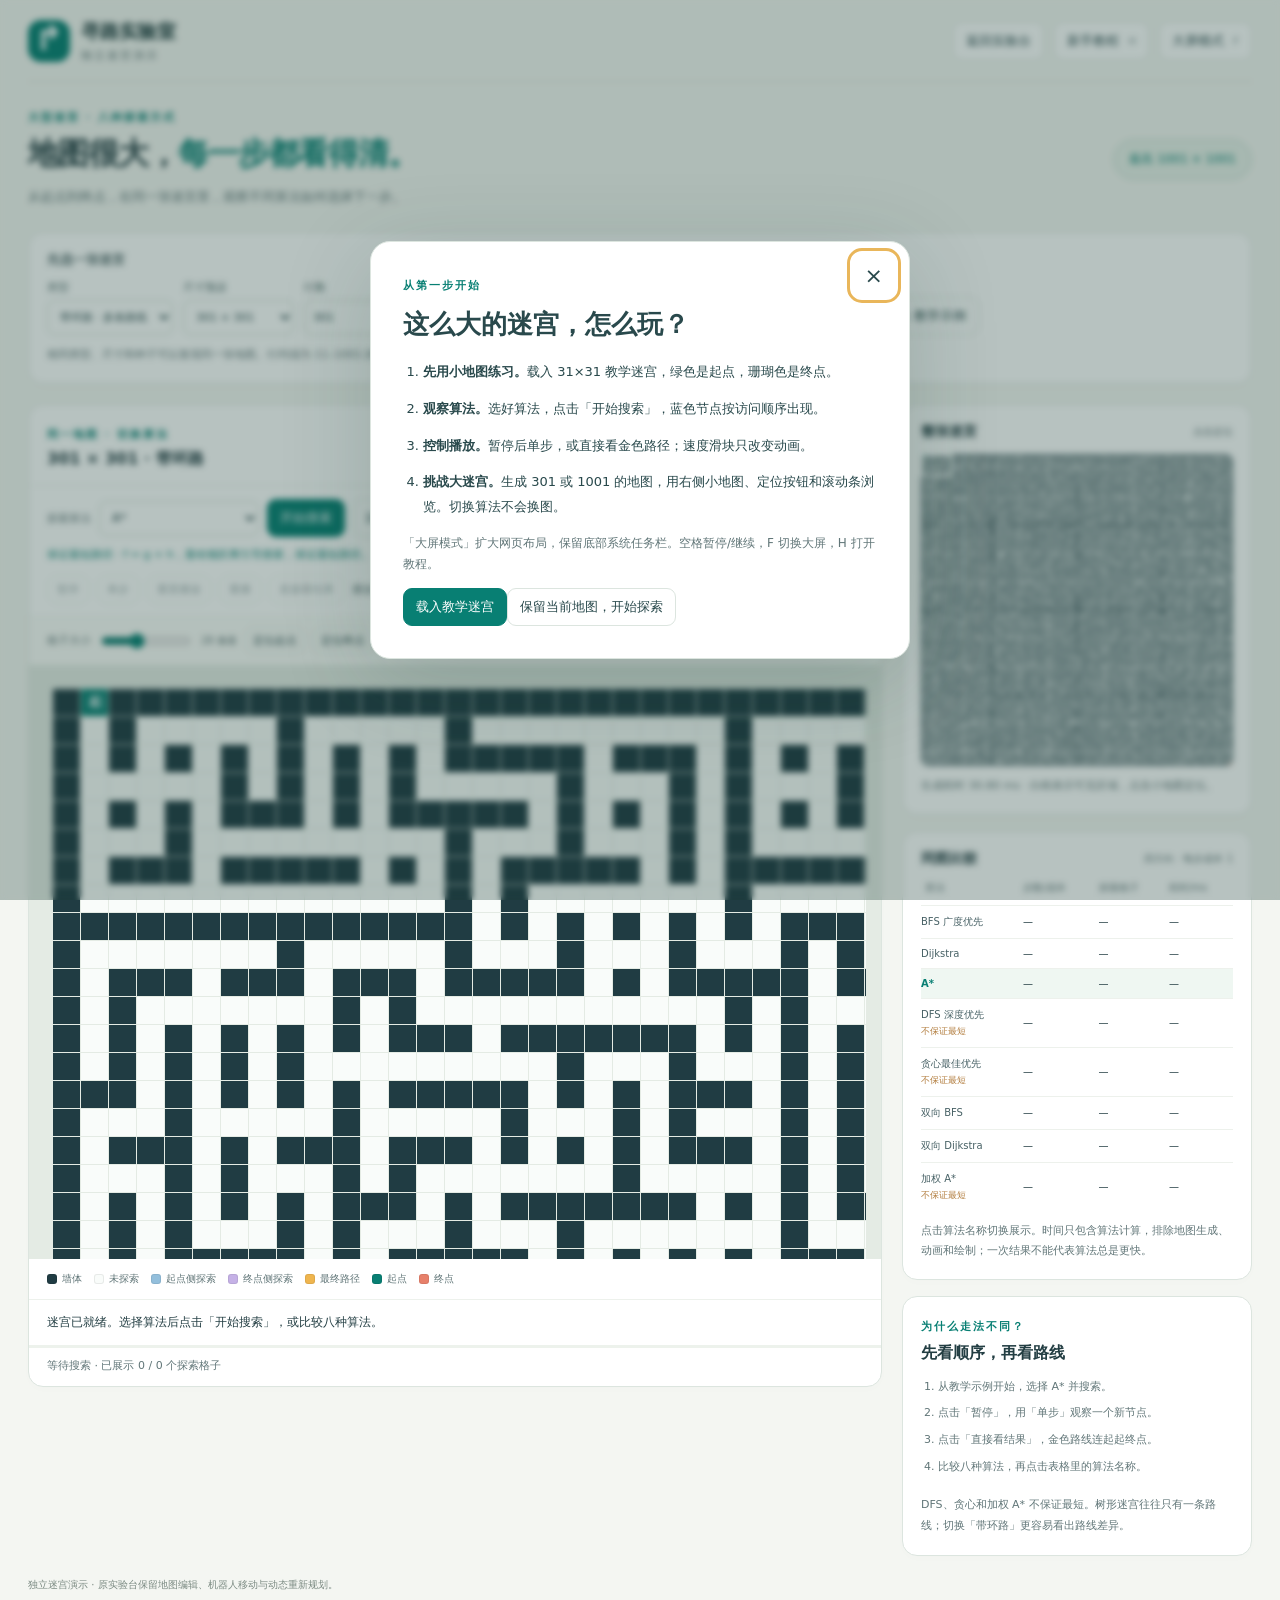
==== web/maze/index.html @ 5496964d "feat: add independent million-cell maze and eight search demos" ====
<!doctype html>
<html lang="zh-CN">
<head>
  <meta charset="utf-8"><meta name="viewport" content="width=device-width, initial-scale=1">
  <meta name="theme-color" content="#087f73">
  <meta name="description" content="独立大型迷宫演示：最高1001×1001，同图观察八种寻路算法，支持随机种子、小地图与搜索动画。">
  <title>大型迷宫 · 寻路实验室</title>
  <link rel="icon" href="data:image/svg+xml,%3Csvg xmlns='http://www.w3.org/2000/svg' viewBox='0 0 40 40'%3E%3Crect width='40' height='40' rx='10' fill='%23087f73'/%3E%3Cpath d='M10 29V10h20v19H20V20' fill='none' stroke='white' stroke-width='3'/%3E%3C/svg%3E">
  <link rel="stylesheet" href="./styles.css">
</head>
<body>
<div class="shell">
  <header><a class="brand" href="../"><span class="brand-mark">↱</span><span>寻路实验室<small>独立迷宫演示</small></span></a><div class="header-actions"><a href="../" class="quiet">返回实验台</a><button id="help">新手教程 <kbd>H</kbd></button><button id="large" title="扩大网页布局，保留底部系统任务栏" aria-pressed="false">大屏模式 <kbd>F</kbd></button></div></header>
  <section class="heading"><div><div class="eyebrow">大型迷宫 · 八种探索方式</div><h1>地图很大，<span>每一步都看得清。</span></h1><p>从起点到终点，在同一张迷宫里，观察不同算法如何选择下一步。</p></div><span class="size-badge">最高 1001 × 1001</span></section>
  <section class="generator card" aria-labelledby="generator-title"><h2 id="generator-title">先选一张迷宫</h2><form id="generate-form">
    <label>类型<select id="maze-type"><option value="braided">带环路 · 多条路线</option><option value="corridors">长走廊 · 深入探索</option><option value="branches">多分支 · 四处分岔</option></select></label>
    <label>尺寸预设<select id="preset"><option value="301">301 × 301</option><option value="51">51 × 51</option><option value="101">101 × 101</option><option value="501">501 × 501</option><option value="1001">1001 × 1001</option><option value="custom">自定义</option></select></label>
    <label>行数<input id="rows" type="number" min="11" max="1001" step="2" value="301" required></label><span class="times">×</span><label>列数<input id="cols" type="number" min="11" max="1001" step="2" value="301" required></label>
    <label>随机种子<input id="seed" type="number" min="0" max="4294967295" step="1" value="20261018" required></label>
    <button class="primary" type="submit">生成迷宫</button><button id="random" type="button">换个随机种子</button><button id="example" type="button" class="quiet">31×31 教学示例</button>
  </form><p class="hint">相同类型、尺寸和种子可以复现同一张地图。行列须为 11–1001 的奇数；大地图可以滚动浏览。</p><p id="form-error" class="error" role="alert"></p></section>
  <main class="layout">
    <section class="workspace card" aria-label="迷宫搜索演示">
      <div class="workspace-title"><div><span class="eyebrow">同一地图 · 切换算法</span><h2 id="map-title">正在准备迷宫</h2></div><span id="map-meta" class="muted"></span></div>
      <div class="controls"><label for="algorithm">探索算法</label><select id="algorithm"></select><button id="run" class="primary">开始搜索</button><button id="compare">比较八种算法</button><button id="cancel" class="quiet" disabled>取消计算</button></div>
      <p id="algorithm-note" class="algorithm-note"></p>
      <div class="playbar"><button id="pause" disabled>暂停</button><button id="step" disabled>单步</button><button id="reset" disabled>重置播放</button><button id="replay" disabled>重播</button><button id="finish" disabled>直接看结果</button><label for="speed">播放速度</label><input id="speed" type="range" min="0" max="6" step="0.1" value="4.3"><output id="speed-label"></output></div>
      <div class="viewbar"><label for="zoom">格子大小</label><input id="zoom" type="range" min="16" max="48" step="2" value="28"><output id="zoom-label">28 像素</output><button id="locate-start" class="quiet">定位起点</button><button id="locate-goal" class="quiet">定位终点</button><span class="muted">滚轮上下 · Shift+滚轮左右</span></div>
      <div id="viewport" class="viewport" tabindex="0" aria-label="可滚动的迷宫地图，可使用滚动条和方向键"><div id="spacer" class="spacer"><canvas id="maze-canvas" role="img" aria-label="迷宫局部视图，绿色为起点，珊瑚色为终点，金色为最终路径"></canvas></div></div>
      <div class="legend"><span><i class="wall"></i>墙体</span><span><i class="open"></i>未探索</span><span><i class="forward"></i>起点侧探索</span><span><i class="backward"></i>终点侧探索</span><span><i class="route"></i>最终路径</span><span><i class="start"></i>起点</span><span><i class="goal"></i>终点</span></div>
      <div class="status" id="status" role="status" aria-live="polite">正在生成默认迷宫……</div><div class="progress"><span id="progress-fill"></span></div><p id="playback-progress" class="hint">搜索完成后，可按访问顺序观察动画。</p>
    </section>
    <aside>
      <section class="card overview"><div class="card-title"><h2>整张迷宫</h2><span class="muted">点击定位</span></div><canvas id="minimap" width="320" height="320" tabindex="0" role="button" aria-label="迷宫小地图。点击位置定位，Enter 定位终点，Home 定位起点"></canvas><p id="generation-time" class="hint">白色框表示当前可见区域。</p></section>
      <section class="card results"><div class="card-title"><h2>同图比较</h2><span>四方向 · 每步成本 1</span></div><div class="table-wrap"><table><thead><tr><th>算法</th><th>步数/成本</th><th>探索格子</th><th>耗时/ms</th></tr></thead><tbody id="results"></tbody></table></div><p class="hint">点击算法名称切换展示。时间只包含算法计算，排除地图生成、动画和绘制；一次结果不能代表算法总是更快。</p></section>
      <section class="card guide"><span class="eyebrow">为什么走法不同？</span><h2>先看顺序，再看路线</h2><ol><li>从教学示例开始，选择 A* 并搜索。</li><li>点击「暂停」，用「单步」观察一个新节点。</li><li>点击「直接看结果」，金色路线连起起终点。</li><li>比较八种算法，再点击表格里的算法名称。</li></ol><p>DFS、贪心和加权 A* 不保证最短。树形迷宫往往只有一条路线；切换「带环路」更容易看出路线差异。</p></section>
    </aside>
  </main><footer>独立迷宫演示 · 原实验台保留地图编辑、机器人移动与动态重新规划。</footer>
</div>
<dialog id="tutorial" aria-labelledby="tutorial-title"><button id="close-help" class="close" aria-label="关闭教程">×</button><span class="eyebrow">从第一步开始</span><h2 id="tutorial-title">这么大的迷宫，怎么玩？</h2><ol><li><strong>先用小地图练习。</strong>载入 31×31 教学迷宫，绿色是起点，珊瑚色是终点。</li><li><strong>观察算法。</strong>选好算法，点击「开始搜索」，蓝色节点按访问顺序出现。</li><li><strong>控制播放。</strong>暂停后单步，或直接看金色路径；速度滑块只改变动画。</li><li><strong>挑战大迷宫。</strong>生成 301 或 1001 的地图，用右侧小地图、定位按钮和滚动条浏览。切换算法不会换图。</li></ol><p>「大屏模式」扩大网页布局，保留底部系统任务栏。空格暂停/继续，F 切换大屏，H 打开教程。</p><button id="tutorial-example" class="primary">载入教学迷宫</button><button id="keep-map">保留当前地图，开始探索</button></dialog>
<script type="module" src="./app.mjs"></script>
</body></html>
---- web/maze/styles.css ----
:root {
  font-family:"Microsoft YaHei","PingFang SC",system-ui,sans-serif;
  color:#233e43;
  background:#f4f6f2;
  --teal:#087f73;
  --muted:#617678;
  --line:#dce5df;
}
* {
  box-sizing:border-box;
}
body {
  margin:0;
}
button,input,select {
  font:inherit;
}
button,a,input,select {
  touch-action:manipulation;
}
button,.header-actions a {
  border:1px solid var(--line);
  border-radius:9px;
  background:white;
  color:#29494c;
  padding:9px 12px;
  cursor:pointer;
  text-decoration:none;
  font-size:13px;
  white-space:nowrap;
}
button:hover,.header-actions a:hover {
  border-color:var(--teal);
  background:#edf7f2;
}
button:disabled {
  opacity:.45;
  cursor:default;
}
.primary {
  background:var(--teal);
  border-color:var(--teal);
  color:white;
}
.primary:hover {
  background:#066c62;
  color:white;
}
.quiet {
  background:transparent;
}
button:focus-visible,a:focus-visible,input:focus-visible,select:focus-visible,canvas:focus-visible,.viewport:focus-visible {
  outline:3px solid #e9b65a;
  outline-offset:3px;
}
input,select {
  border:1px solid #ccd9d2;
  border-radius:7px;
  padding:8px;
  background:#fff;
  min-height:35px;
  color:#29494c;
}
input[type=number] {
  width:83px;
}
#seed {
  width:127px;
}
input[type=range] {
  padding:0;
  min-height:24px;
  accent-color:var(--teal);
}
.shell {
  max-width:1800px;
  margin:auto;
  padding:0 28px;
}
header {
  height:82px;
  display:flex;
  align-items:center;
  justify-content:space-between;
  border-bottom:1px solid var(--line);
  gap:20px;
}
.brand {
  display:flex;
  align-items:center;
  gap:11px;
  text-decoration:none;
  color:#203f40;
  font-weight:750;
  font-size:19px;
}
.brand small {
  display:block;
  color:var(--muted);
  font-size:11px;
  font-weight:400;
  letter-spacing:2px;
  margin-top:3px;
}
.brand-mark {
  width:42px;
  height:42px;
  background:var(--teal);
  border-radius:13px;
  color:white;
  text-align:center;
  line-height:37px;
  font-size:34px;
}
.header-actions {
  display:flex;
  gap:10px;
  align-items:center;
}
kbd {
  font:10px system-ui;
  margin-left:5px;
  opacity:.6;
}
.heading {
  display:flex;
  align-items:center;
  justify-content:space-between;
  padding:28px 0 24px;
  gap:16px;
}
.eyebrow {
  font-size:11px;
  letter-spacing:2px;
  color:var(--teal);
  font-weight:650;
}
h1 {
  font-size:clamp(23px,2.4vw,37px);
  letter-spacing:-1px;
  margin:8px 0 10px;
}
h1 span {
  color:var(--teal);
}
.heading p {
  font-size:13px;
  color:var(--muted);
  margin:0;
  line-height:1.8;
}
.size-badge {
  font-size:12px;
  color:var(--teal);
  border:1px solid #c2dbd0;
  background:#e8f1e9;
  padding:11px 15px;
  border-radius:30px;
  white-space:nowrap;
}
.card {
  background:white;
  border:1px solid var(--line);
  border-radius:15px;
  padding:18px;
  box-shadow:0 3px 10px #29493e03;
}
h2 {
  font-size:16px;
  margin:0 0 13px;
}
.generator {
  margin-bottom:20px;
}
.generator h2 {
  font-size:13px;
  color:var(--muted);
  margin-bottom:11px;
}
form {
  display:flex;
  align-items:end;
  flex-wrap:wrap;
  gap:10px;
}
form label {
  display:flex;
  flex-direction:column;
  gap:5px;
  color:#526c6c;
  font-size:11px;
}
.times {
  align-self:end;
  padding-bottom:9px;
  color:#78908c;
}
.hint {
  font-size:11px;
  color:var(--muted);
  line-height:1.8;
  margin:10px 0 0;
}
.error {
  color:#b54d3e;
  font-size:12px;
  margin:8px 0 0;
}
.error:empty {
  display:none;
}
.layout {
  display:grid;
  grid-template-columns:minmax(0,1fr) 350px;
  gap:20px;
  align-items:start;
}
.workspace {
  padding:18px 0 0;
  overflow:hidden;
  min-width:0;
}
.workspace-title,.controls,.playbar,.viewbar,.legend,.status,#playback-progress {
  padding-left:18px;
  padding-right:18px;
}
.workspace-title {
  display:flex;
  align-items:center;
  justify-content:space-between;
  gap:10px;
}
.workspace-title h2 {
  font-size:16px;
  margin:7px 0 15px;
}
.muted {
  font-size:11px;
  color:var(--muted);
}
#map-meta {
  max-width:45%;
  text-align:right;
  line-height:1.7;
}
.controls,.playbar,.viewbar {
  display:flex;
  align-items:center;
  flex-wrap:wrap;
  gap:8px;
}
.controls {
  padding-top:13px;
  border-top:1px solid #edf1ec;
}
.controls label,.playbar label,.viewbar label {
  font-size:11px;
  color:var(--muted);
}
#algorithm {
  min-width:160px;
  max-width:100%;
  font-size:12px;
}
.algorithm-note {
  padding:9px 18px 10px;
  margin:0;
  font-size:11px;
  line-height:1.7;
  color:var(--teal);
}
.playbar {
  padding-bottom:12px;
  border-bottom:1px solid #edf1ec;
}
.playbar button {
  font-size:11px;
  padding:6px 9px;
}
.playbar input {
  width:110px;
}
.playbar output {
  font-size:10px;
  color:var(--muted);
  min-width:85px;
}
.viewbar {
  padding-top:10px;
  padding-bottom:10px;
  background:#fbfcf9;
}
.viewbar input {
  width:90px;
}
.viewbar output {
  font-size:10px;
  color:var(--muted);
}
.viewbar button {
  padding:5px 7px;
  font-size:11px;
}
.viewport {
  position:relative;
  overflow:auto;
  height:66vh;
  min-height:460px;
  max-height:900px;
  background:#e4ebe4;
  overscroll-behavior:contain;
  scrollbar-gutter:stable;
}
.spacer {
  position:relative;
  min-width:100%;
}
#maze-canvas {
  position:sticky;
  left:0;
  top:0;
  display:block;
}
.legend {
  display:flex;
  flex-wrap:wrap;
  gap:12px;
  padding-top:13px;
  padding-bottom:13px;
  border-bottom:1px solid #edf1ec;
  font-size:10px;
  color:var(--muted);
}
.legend span {
  display:inline-flex;
  align-items:center;
  gap:5px;
}
.legend i {
  width:10px;
  height:10px;
  border-radius:3px;
  border:1px solid #00000012;
}
.wall {
  background:#203c43;
}
.open {
  background:#f9fcfa;
}
.forward {
  background:#93bfdc;
}
.backward {
  background:#c5b1e6;
}
.route {
  background:#efb54e;
}
.start {
  background:#087f73;
}
.goal {
  background:#e7806a;
}
.status {
  font-size:12px;
  min-height:45px;
  padding-top:12px;
  padding-bottom:10px;
  line-height:1.8;
}
.progress {
  height:3px;
  background:#edf2ec;
}
.progress span {
  display:block;
  height:100%;
  width:0;
  background:var(--teal);
  transition:width .12s linear;
}
#playback-progress {
  margin:0;
  padding-top:8px;
  padding-bottom:10px;
  min-height:34px;
}
aside {
  display:flex;
  flex-direction:column;
  gap:16px;
}
.card-title {
  display:flex;
  align-items:center;
  justify-content:space-between;
  gap:8px;
  margin-bottom:13px;
}
.card-title h2 {
  margin:0;
  font-size:14px;
}
.card-title>span {
  font-size:10px;
  color:var(--muted);
}
#minimap {
  display:block;
  width:100%;
  height:auto;
  max-height:320px;
  background:#203c43;
  border-radius:7px;
  cursor:crosshair;
  image-rendering:pixelated;
}
.table-wrap {
  overflow:auto;
}
table {
  border-collapse:collapse;
  width:100%;
  font-size:10px;
  white-space:nowrap;
}
th {
  text-align:left;
  color:var(--muted);
  font-weight:400;
  padding:0 4px 10px;
}
td {
  padding:9px 4px;
  border-top:1px solid #edf1ec;
}
td:first-child {
  padding-left:0;
}
td button {
  font-size:10px;
  padding:0;
  border:0;
  background:transparent;
  text-align:left;
  color:#476165;
}
tr.selected {
  background:#eff7f2;
}
tr.selected td button {
  color:var(--teal);
  font-weight:700;
}
.tag {
  font-size:9px;
  color:#b17b3b;
  display:block;
  margin-top:3px;
}
.guide h2 {
  margin-top:9px;
}
.guide ol,.guide p {
  font-size:11px;
  line-height:1.9;
  color:var(--muted);
}
.guide ol {
  padding-left:17px;
}
.guide li {
  padding-bottom:6px;
}
.guide p {
  margin-bottom:0;
}
footer {
  padding:22px 0;
  font-size:10px;
  color:#7c8b83;
}
dialog {
  border:1px solid var(--line);
  border-radius:20px;
  width:min(540px,calc(100% - 32px));
  padding:32px;
  color:#29494c;
  box-shadow:0 20px 90px #183e3630;
}
dialog::backdrop {
  background:#173b354f;
  backdrop-filter:blur(3px);
}
dialog h2 {
  font-size:26px;
  margin:14px 0 18px;
}
dialog ol {
  padding-left:20px;
  font-size:13px;
  line-height:1.9;
}
dialog li {
  margin:12px 0;
}
dialog p {
  font-size:12px;
  line-height:1.8;
  color:var(--muted);
}
dialog .close {
  position:absolute;
  right:14px;
  top:12px;
  border:0;
  font-size:22px;
}
.large .shell {
  max-width:none;
  padding:0 14px;
}
.large header {
  height:57px;
}
.large .heading,.large .generator, .large footer,.large .guide {
  display:none;
}
.large .layout {
  margin-top:12px;
  gap:12px;
  grid-template-columns:minmax(0,1fr) 300px;
}
.large .viewport {
  height:calc(100dvh - 315px);
  min-height:400px;
  max-height:none;
}
.large .workspace-title {
  display:none;
}
.large .workspace {
  padding-top:0;
}
.large .controls {
  border:0;
}
.large .card {
  border-radius:10px;
}
.large #minimap {
  max-height:230px;
  object-fit:contain;
}
.large aside {
  max-height:calc(100dvh - 90px);
  overflow:auto;
}
.large .overview {
  padding:12px;
}
.large .results {
  padding:12px;
}
@media(max-width:1150px) {
  .layout {
    grid-template-columns:minmax(0,1fr) 300px;
    gap:14px;
  }
  .shell {
    padding:0 18px;
  }
  .playbar input {
    width:85px;
  }
  .heading p {
    max-width:650px;
  }
}
@media(max-width:900px) {
  .layout,.large .layout {
    grid-template-columns:1fr;
  }
  aside {
    display:grid;
    grid-template-columns:1fr 1fr;
  }
  .guide {
    grid-column:1/-1;
  }
  .large aside {
    max-height:none;
    overflow:visible;
  }
  .viewport,.large .viewport {
    height:65vh;
    min-height:420px;
  }
  .heading {
    align-items:start;
  }
  .size-badge {
    display:none;
  }
  .header-actions a {
    display:none;
  }
}
@media(max-width:600px) {
  .shell {
    padding:0 10px;
  }
  header {
    height:70px;
  }
  .brand {
    font-size:15px;
  }
  .brand-mark {
    width:34px;
    height:34px;
    font-size:27px;
    line-height:31px;
  }
  .header-actions {
    gap:5px;
  }
  .header-actions button {
    font-size:11px;
    padding:8px;
  }
  kbd {
    display:none;
  }
  .heading {
    padding:20px 3px;
  }
  .heading h1 span {
    display:block;
    margin-top:4px;
  }
  .generator {
    padding:13px;
  }
  .layout {
    gap:12px;
  }
  aside {
    grid-template-columns:1fr;
  }
  .controls,.playbar,.viewbar {
    padding-left:12px;
    padding-right:12px;
  }
  .viewbar>.muted {
    display:none;
  }
  .workspace-title {
    flex-wrap:wrap;
  }
  #map-meta {
    max-width:none;
    text-align:left;
    padding-bottom:10px;
  }
  dialog {
    padding:24px;
  }
  dialog h2 {
    font-size:22px;
  }
}
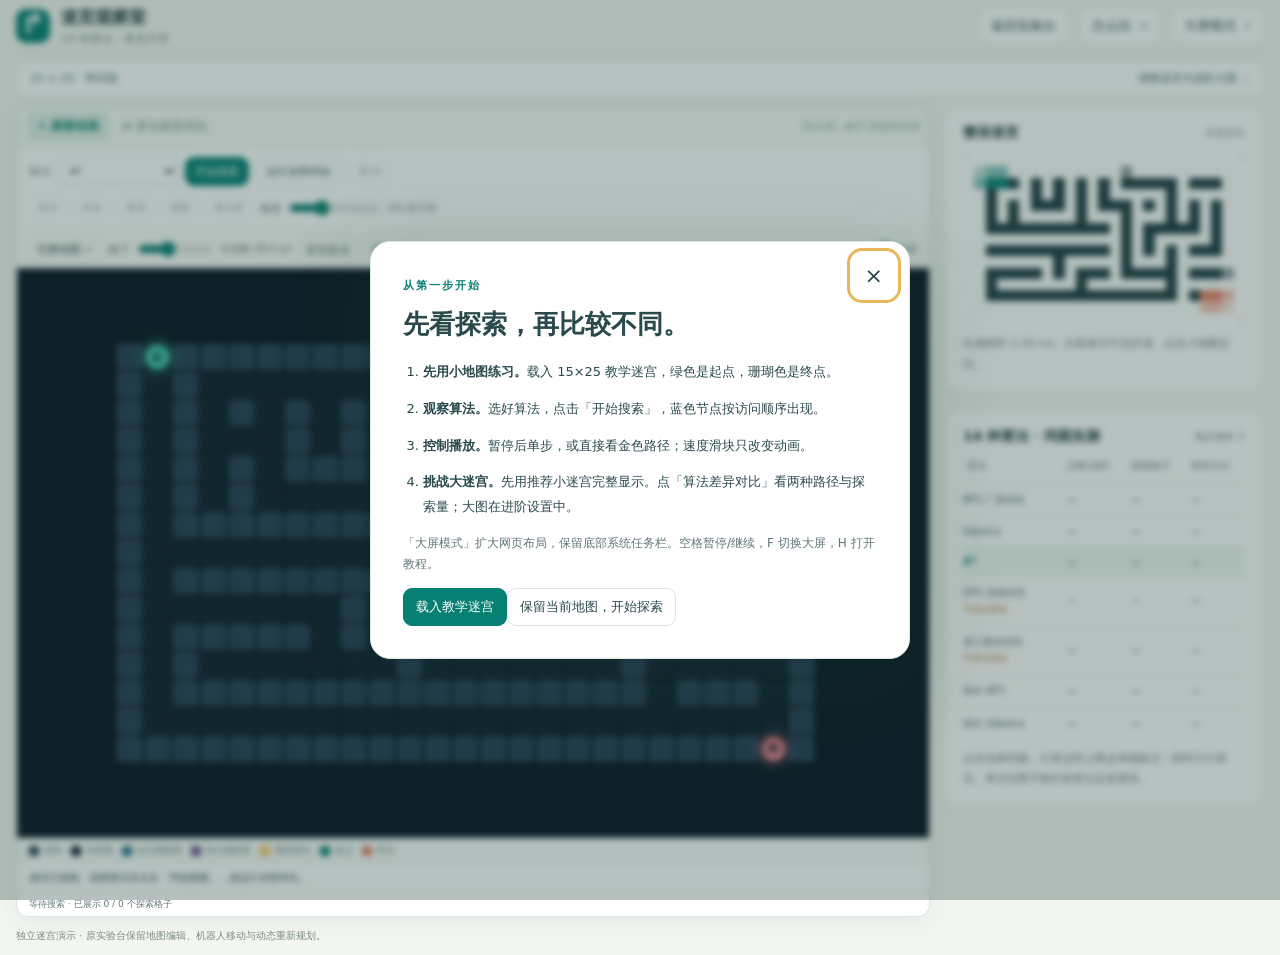
==== commit 35251f95: "feat: add compact animated maze and fourteen-algorithm comparison" ====
--- a/web/maze/index.html
+++ b/web/maze/index.html
@@ -3,40 +3,42 @@
 <head>
   <meta charset="utf-8"><meta name="viewport" content="width=device-width, initial-scale=1">
   <meta name="theme-color" content="#087f73">
-  <meta name="description" content="独立大型迷宫演示：最高1001×1001，同图观察八种寻路算法，支持随机种子、小地图与搜索动画。">
-  <title>大型迷宫 · 寻路实验室</title>
+  <meta name="description" content="独立大型迷宫演示：最高1001×1001，同图观察14种寻路算法，支持随机种子、小地图与搜索动画。">
+  <title>迷宫观察室 · 14种算法对比</title>
   <link rel="icon" href="data:image/svg+xml,%3Csvg xmlns='http://www.w3.org/2000/svg' viewBox='0 0 40 40'%3E%3Crect width='40' height='40' rx='10' fill='%23087f73'/%3E%3Cpath d='M10 29V10h20v19H20V20' fill='none' stroke='white' stroke-width='3'/%3E%3C/svg%3E">
   <link rel="stylesheet" href="./styles.css">
 </head>
-<body>
+<body class="fit">
 <div class="shell">
-  <header><a class="brand" href="../"><span class="brand-mark">↱</span><span>寻路实验室<small>独立迷宫演示</small></span></a><div class="header-actions"><a href="../" class="quiet">返回实验台</a><button id="help">新手教程 <kbd>H</kbd></button><button id="large" title="扩大网页布局，保留底部系统任务栏" aria-pressed="false">大屏模式 <kbd>F</kbd></button></div></header>
-  <section class="heading"><div><div class="eyebrow">大型迷宫 · 八种探索方式</div><h1>地图很大，<span>每一步都看得清。</span></h1><p>从起点到终点，在同一张迷宫里，观察不同算法如何选择下一步。</p></div><span class="size-badge">最高 1001 × 1001</span></section>
-  <section class="generator card" aria-labelledby="generator-title"><h2 id="generator-title">先选一张迷宫</h2><form id="generate-form">
+  <header><a class="brand" href="../"><span class="brand-mark">↱</span><span>迷宫观察室<small>14 种算法 · 看见不同</small></span></a><div class="header-actions"><a href="../" class="quiet">返回实验台</a><button id="help" aria-label="新手教程">怎么玩 <kbd>H</kbd></button><button id="large" title="扩大网页布局，保留底部系统任务栏" aria-pressed="false">大屏模式 <kbd>F</kbd></button></div></header>
+  <section class="heading"><div><div class="eyebrow">迷宫观察室 · 14 种探索策略</div><h1>让算法的差异，<span>一眼可见。</span></h1><p>从起点到终点，在同一张迷宫里，观察不同算法如何选择下一步。</p></div><span class="size-badge">最高 1001 × 1001</span></section>
+  <details class="generator card" id="settings"><summary><span id="settings-label">15 × 25 · 带环路</span><span>调整迷宫与进阶大图 ⌄</span></summary><div class="settings-body"><h2 id="generator-title">先选一张迷宫</h2><form id="generate-form">
     <label>类型<select id="maze-type"><option value="braided">带环路 · 多条路线</option><option value="corridors">长走廊 · 深入探索</option><option value="branches">多分支 · 四处分岔</option></select></label>
-    <label>尺寸预设<select id="preset"><option value="301">301 × 301</option><option value="51">51 × 51</option><option value="101">101 × 101</option><option value="501">501 × 501</option><option value="1001">1001 × 1001</option><option value="custom">自定义</option></select></label>
-    <label>行数<input id="rows" type="number" min="11" max="1001" step="2" value="301" required></label><span class="times">×</span><label>列数<input id="cols" type="number" min="11" max="1001" step="2" value="301" required></label>
+    <label>尺寸预设<select id="preset"><option value="compact">15 × 25 · 推荐</option><option value="31">31 × 31</option><option value="51">51 × 51</option><option value="101">101 × 101</option><option value="301">301 × 301</option><option value="501">501 × 501</option><option value="1001">1001 × 1001</option><option value="custom">自定义</option></select></label>
+    <label>行数<input id="rows" type="number" min="11" max="1001" step="2" value="15" required></label><span class="times">×</span><label>列数<input id="cols" type="number" min="11" max="1001" step="2" value="25" required></label>
     <label>随机种子<input id="seed" type="number" min="0" max="4294967295" step="1" value="20261018" required></label>
-    <button class="primary" type="submit">生成迷宫</button><button id="random" type="button">换个随机种子</button><button id="example" type="button" class="quiet">31×31 教学示例</button>
-  </form><p class="hint">相同类型、尺寸和种子可以复现同一张地图。行列须为 11–1001 的奇数；大地图可以滚动浏览。</p><p id="form-error" class="error" role="alert"></p></section>
+    <button class="primary" type="submit">生成迷宫</button><button id="random" type="button">换个随机种子</button><button id="example" type="button" class="quiet">15×25 教学示例</button>
+  </form><p class="hint">推荐小迷宫完整展示。相同种子可复现；大图可切换「放大查看」。行列须为 11–1001 的奇数。</p><p id="form-error" class="error" role="alert"></p></div></details>
   <main class="layout">
     <section class="workspace card" aria-label="迷宫搜索演示">
+      <nav class="mode-tabs" aria-label="展示方式"><button id="mode-explore" class="active" aria-pressed="true">✦ 探索动画</button><button id="mode-compare" aria-pressed="false">⇄ 算法差异对比</button><span id="compact-meta">同一张地图 · 14 种策略</span></nav>
       <div class="workspace-title"><div><span class="eyebrow">同一地图 · 切换算法</span><h2 id="map-title">正在准备迷宫</h2></div><span id="map-meta" class="muted"></span></div>
-      <div class="controls"><label for="algorithm">探索算法</label><select id="algorithm"></select><button id="run" class="primary">开始搜索</button><button id="compare">比较八种算法</button><button id="cancel" class="quiet" disabled>取消计算</button></div>
+      <div class="controls"><label for="algorithm">算法</label><select id="algorithm"></select><button id="run" class="primary">开始搜索</button><span class="pair-only versus">对比</span><select id="reference" class="pair-only" aria-label="对照算法"></select><button id="pair" class="pair-only">比较这两种</button><button id="compare">运行全部对比</button><button id="cancel" class="quiet" disabled>取消</button></div>
       <p id="algorithm-note" class="algorithm-note"></p>
-      <div class="playbar"><button id="pause" disabled>暂停</button><button id="step" disabled>单步</button><button id="reset" disabled>重置播放</button><button id="replay" disabled>重播</button><button id="finish" disabled>直接看结果</button><label for="speed">播放速度</label><input id="speed" type="range" min="0" max="6" step="0.1" value="4.3"><output id="speed-label"></output></div>
-      <div class="viewbar"><label for="zoom">格子大小</label><input id="zoom" type="range" min="16" max="48" step="2" value="28"><output id="zoom-label">28 像素</output><button id="locate-start" class="quiet">定位起点</button><button id="locate-goal" class="quiet">定位终点</button><span class="muted">滚轮上下 · Shift+滚轮左右</span></div>
-      <div id="viewport" class="viewport" tabindex="0" aria-label="可滚动的迷宫地图，可使用滚动条和方向键"><div id="spacer" class="spacer"><canvas id="maze-canvas" role="img" aria-label="迷宫局部视图，绿色为起点，珊瑚色为终点，金色为最终路径"></canvas></div></div>
+      <div class="playbar"><button id="pause" disabled>暂停</button><button id="step" disabled>单步</button><button id="reset" disabled>重置</button><button id="replay" disabled>重播</button><button id="finish" disabled>看结果</button><label for="speed">速度</label><input id="speed" type="range" min="0" max="6" step="0.1" value="2"><output id="speed-label"></output></div>
+      <div class="viewbar"><button id="fit" class="quiet" aria-pressed="true">完整地图 ✓</button><label for="zoom">格子</label><input id="zoom" type="range" min="16" max="48" step="2" value="28"><output id="zoom-label">自动适配</output><button id="locate-start" class="quiet">定位起点</button><button id="locate-goal" class="quiet">定位终点</button><label class="effects"><input id="effects" type="checkbox" checked>光效</label></div>
+      <div id="explore-stage"><div id="viewport" class="viewport" tabindex="0" aria-label="迷宫地图，默认完整显示；放大后可滚动"><div id="spacer" class="spacer"><canvas id="maze-canvas" role="img" aria-label="迷宫视图，绿色为起点，珊瑚色为终点，金色为最终路径"></canvas></div></div></div>
+      <section id="compare-stage" hidden aria-label="算法差异对比"><div class="pair-grid"><article><h3 id="left-name">A*</h3><p id="left-stats">等待运行</p><canvas id="left-map" role="img" aria-label="左侧算法路径和探索范围"></canvas></article><article><h3 id="right-name">BFS</h3><p id="right-stats">等待运行</p><canvas id="right-map" role="img" aria-label="右侧算法路径和探索范围"></canvas></article></div><div class="difference-card"><h3>这两种算法有什么不同？</h3><p id="difference-summary">选择两种算法，比较路径与探索范围。</p><p id="strategy-summary"></p></div><div class="comparison-bars"><h3>探索格子数量 <small>越短表示访问的格子越少，不代表路线一定更优</small></h3><div id="differences"></div></div></section>
       <div class="legend"><span><i class="wall"></i>墙体</span><span><i class="open"></i>未探索</span><span><i class="forward"></i>起点侧探索</span><span><i class="backward"></i>终点侧探索</span><span><i class="route"></i>最终路径</span><span><i class="start"></i>起点</span><span><i class="goal"></i>终点</span></div>
       <div class="status" id="status" role="status" aria-live="polite">正在生成默认迷宫……</div><div class="progress"><span id="progress-fill"></span></div><p id="playback-progress" class="hint">搜索完成后，可按访问顺序观察动画。</p>
     </section>
     <aside>
       <section class="card overview"><div class="card-title"><h2>整张迷宫</h2><span class="muted">点击定位</span></div><canvas id="minimap" width="320" height="320" tabindex="0" role="button" aria-label="迷宫小地图。点击位置定位，Enter 定位终点，Home 定位起点"></canvas><p id="generation-time" class="hint">白色框表示当前可见区域。</p></section>
-      <section class="card results"><div class="card-title"><h2>同图比较</h2><span>四方向 · 每步成本 1</span></div><div class="table-wrap"><table><thead><tr><th>算法</th><th>步数/成本</th><th>探索格子</th><th>耗时/ms</th></tr></thead><tbody id="results"></tbody></table></div><p class="hint">点击算法名称切换展示。时间只包含算法计算，排除地图生成、动画和绘制；一次结果不能代表算法总是更快。</p></section>
-      <section class="card guide"><span class="eyebrow">为什么走法不同？</span><h2>先看顺序，再看路线</h2><ol><li>从教学示例开始，选择 A* 并搜索。</li><li>点击「暂停」，用「单步」观察一个新节点。</li><li>点击「直接看结果」，金色路线连起起终点。</li><li>比较八种算法，再点击表格里的算法名称。</li></ol><p>DFS、贪心和加权 A* 不保证最短。树形迷宫往往只有一条路线；切换「带环路」更容易看出路线差异。</p></section>
+      <section class="card results"><div class="card-title"><h2>14 种算法 · 同图实测</h2><span>每步成本 1</span></div><div class="table-wrap"><table><thead><tr><th>算法</th><th>步数/成本</th><th>探索格子</th><th>耗时/ms</th></tr></thead><tbody id="results"></tbody></table></div><p class="hint">点击名称切换。计算达到上限会单独标记；耗时只计算法，单次结果不能代表算法总是更快。</p></section>
+      <section class="card guide"><span class="eyebrow">为什么走法不同？</span><h2>先看顺序，再看路线</h2><ol><li>从教学示例开始，选择 A* 并搜索。</li><li>点击「暂停」，用「单步」观察一个新节点。</li><li>点击「看结果」，金色路线连起起终点。</li><li>运行全部对比，再点击表格里的算法名称。</li></ol><p>DFS、贪心和加权 A* 不保证最短。树形迷宫往往只有一条路线；切换「带环路」更容易看出路线差异。</p></section>
     </aside>
   </main><footer>独立迷宫演示 · 原实验台保留地图编辑、机器人移动与动态重新规划。</footer>
 </div>
-<dialog id="tutorial" aria-labelledby="tutorial-title"><button id="close-help" class="close" aria-label="关闭教程">×</button><span class="eyebrow">从第一步开始</span><h2 id="tutorial-title">这么大的迷宫，怎么玩？</h2><ol><li><strong>先用小地图练习。</strong>载入 31×31 教学迷宫，绿色是起点，珊瑚色是终点。</li><li><strong>观察算法。</strong>选好算法，点击「开始搜索」，蓝色节点按访问顺序出现。</li><li><strong>控制播放。</strong>暂停后单步，或直接看金色路径；速度滑块只改变动画。</li><li><strong>挑战大迷宫。</strong>生成 301 或 1001 的地图，用右侧小地图、定位按钮和滚动条浏览。切换算法不会换图。</li></ol><p>「大屏模式」扩大网页布局，保留底部系统任务栏。空格暂停/继续，F 切换大屏，H 打开教程。</p><button id="tutorial-example" class="primary">载入教学迷宫</button><button id="keep-map">保留当前地图，开始探索</button></dialog>
+<dialog id="tutorial" aria-labelledby="tutorial-title"><button id="close-help" class="close" aria-label="关闭教程">×</button><span class="eyebrow">从第一步开始</span><h2 id="tutorial-title">先看探索，再比较不同。</h2><ol><li><strong>先用小地图练习。</strong>载入 15×25 教学迷宫，绿色是起点，珊瑚色是终点。</li><li><strong>观察算法。</strong>选好算法，点击「开始搜索」，蓝色节点按访问顺序出现。</li><li><strong>控制播放。</strong>暂停后单步，或直接看金色路径；速度滑块只改变动画。</li><li><strong>挑战大迷宫。</strong>先用推荐小迷宫完整显示。点「算法差异对比」看两种路径与探索量；大图在进阶设置中。</li></ol><p>「大屏模式」扩大网页布局，保留底部系统任务栏。空格暂停/继续，F 切换大屏，H 打开教程。</p><button id="tutorial-example" class="primary">载入教学迷宫</button><button id="keep-map">保留当前地图，开始探索</button></dialog>
 <script type="module" src="./app.mjs"></script>
 </body></html>
--- a/web/maze/styles.css
+++ b/web/maze/styles.css
@@ -672,3 +672,91 @@
     font-size:22px;
   }
 }
+
+/* Compact observation desk: keep the whole recommended maze on screen. */
+.shell { max-width:1600px; padding:0 16px; }
+header { height:52px; }
+.brand { font-size:17px; }
+.brand-mark { width:34px; height:34px; line-height:30px; font-size:28px; border-radius:10px; }
+.brand small { font-size:10px; letter-spacing:1px; }
+.heading, .workspace-title { display:none; }
+.generator { padding:0; margin:8px 0; border-radius:10px; }
+.generator summary { display:flex; justify-content:space-between; gap:12px; padding:10px 13px; cursor:pointer; color:#436961; font-size:11px; }
+.generator summary::marker { content:''; }
+.settings-body { padding:5px 14px 14px; border-top:1px solid #edf1ec; }
+.layout { gap:14px; grid-template-columns:minmax(0,1fr) 320px; }
+.workspace { padding-top:0; border-radius:12px; box-shadow:0 8px 25px #153d3210; }
+.mode-tabs { display:flex; align-items:center; gap:3px; padding:5px 10px; background:#f6faf7; border-bottom:1px solid #e6eee7; }
+.mode-tabs button { background:none; border:0; border-radius:7px; color:#6d817b; font-size:12px; padding:7px 10px; }
+.mode-tabs button.active { background:#e0eee7; color:#087f73; font-weight:700; }
+#compact-meta { font-size:10px; color:#7a8e87; margin-left:auto; }
+.controls { border:0; padding:8px 12px; gap:7px; }
+.controls button { padding:6px 9px; font-size:11px; }
+#algorithm,#reference { min-width:120px; min-height:30px; padding:5px 7px; font-size:11px; }
+.algorithm-note { display:none; }
+.playbar { padding:0 12px 7px; gap:6px; }
+.playbar button { padding:5px 8px; font-size:10px; }
+.playbar input { width:90px; }
+.playbar output { font-size:9px; min-width:70px; }
+.viewbar { padding:5px 12px; gap:6px; }
+.viewbar input[type=range] { width:75px; }
+.viewbar .effects { display:inline-flex; align-items:center; gap:2px; font-size:10px; margin-left:auto; }
+.effects input { min-height:0; width:13px; height:13px; padding:0; accent-color:#087f73; }
+.viewport { height:calc(100dvh - 330px); min-height:230px; max-height:760px; background:#0a1522; border:1px solid #263d50; scrollbar-color:#48627a #101e2d; }
+.fit .viewport { overflow:hidden; }
+.legend { padding:6px 12px; gap:9px; font-size:9px; background:#f7faf8; }
+.legend .wall { background:#283e55; }
+.legend .open { background:#101e2d; }
+.legend .forward { background:#236d89; }
+.legend .backward { background:#6a4f91; }
+.legend .route { background:#ffc76b; }
+.status { font-size:10px; padding:6px 12px; min-height:0; line-height:1.5; }
+#playback-progress { padding:4px 12px; min-height:0; font-size:9px; line-height:1.5; }
+.pair-only { display:none; }
+.comparing .pair-only { display:inline-block; }
+.comparing .playbar,.comparing .viewbar,.comparing .legend,.comparing #playback-progress { display:none; }
+.versus { font-size:10px; color:#83958c; }
+#compare-stage { max-height:calc(100dvh - 210px); min-height:330px; overflow:auto; padding:12px; background:#f5f8f6; }
+.pair-grid { display:grid; grid-template-columns:1fr 1fr; gap:10px; }
+.pair-grid article { min-width:0; border-radius:10px; overflow:hidden; border:1px solid #214044; background:#10212e; box-shadow:0 5px 12px #0c20231a; }
+.pair-grid article+article { border-color:#61424d; }
+.pair-grid h3 { color:#4ce8c3; font-size:12px; padding:10px 12px 0; margin:0; }
+.pair-grid article+article h3 { color:#ff8b98; }
+.pair-grid p { font-size:9px; color:#b4c7ca; margin:6px 12px 8px; line-height:1.5; }
+.pair-grid canvas { display:block; width:100%; height:210px; }
+.difference-card { border:1px solid #dce7df; background:white; padding:13px; margin:12px 0; border-radius:10px; }
+.difference-card h3,.comparison-bars h3 { font-size:12px; margin:0 0 7px; }
+.difference-card p { font-size:11px; line-height:1.8; margin:0; }
+#strategy-summary { color:#7b8e85; font-size:10px; margin-top:6px; }
+.comparison-bars { border:1px solid #dce7df; border-radius:10px; padding:12px; background:white; }
+.comparison-bars h3 small { display:block; color:#7b8e85; font-size:9px; font-weight:400; margin-top:4px; }
+.bar-row { display:grid; grid-template-columns:112px minmax(20px,1fr) 85px; gap:8px; align-items:center; padding:6px 0; font-size:10px; }
+.bar-row>span:last-child { text-align:right; color:#71877d; font-size:9px; }
+.bar-track { height:7px; border-radius:5px; background:#edf3ef; overflow:hidden; }
+.bar-track i { display:block; height:100%; border-radius:5px; background:linear-gradient(90deg,#087f73,#7cceb0); min-width:2px; }
+.results .table-wrap { max-height:280px; overflow:auto; }
+.guide { display:none; }
+footer { padding:12px 0; }
+.large .viewport { height:calc(100dvh - 280px); min-height:260px; }
+.large .mode-tabs { display:flex; }
+@media(max-width:1050px) {
+  .layout,.large .layout { grid-template-columns:1fr; }
+  aside { display:grid; grid-template-columns:220px minmax(0,1fr); align-items:start; }
+  .overview #minimap { max-height:180px; object-fit:contain; }
+  .results .table-wrap { max-height:260px; }
+}
+@media(max-width:650px) {
+  .shell { padding:0 10px; }
+  .header-actions { gap:5px; }
+  .header-actions button { font-size:10px; padding:6px 8px; }
+  .brand { font-size:15px; }
+  #compact-meta { display:none; }
+  .viewport { height:calc(100dvh - 323px); min-height:220px; }
+  .large .viewport { height:calc(100dvh - 275px); }
+  .viewbar output { font-size:9px; }
+  .viewbar input[type=range] { width:60px; }
+  .pair-grid p { min-height:27px; }
+  aside { grid-template-columns:1fr; }
+  .overview { display:none; }
+  .comparing .controls { flex-wrap:wrap; }
+}
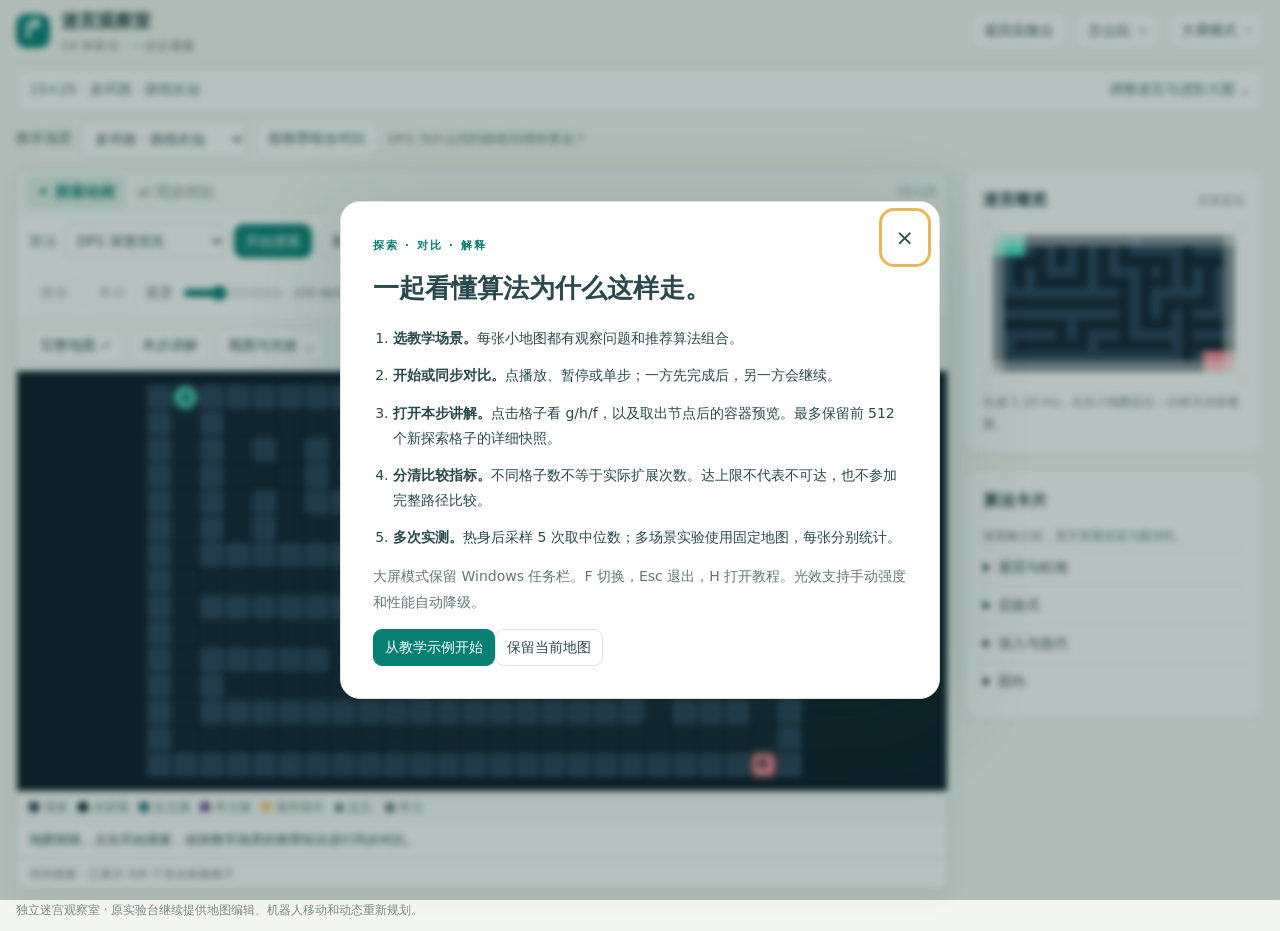
==== commit 4a0afb22: "feat: add synchronized maze lessons and repeatable algorithm comparisons" ====
--- a/web/maze/index.html
+++ b/web/maze/index.html
@@ -1,44 +1,39 @@
 <!doctype html>
 <html lang="zh-CN">
 <head>
-  <meta charset="utf-8"><meta name="viewport" content="width=device-width, initial-scale=1">
-  <meta name="theme-color" content="#087f73">
-  <meta name="description" content="独立大型迷宫演示：最高1001×1001，同图观察14种寻路算法，支持随机种子、小地图与搜索动画。">
-  <title>迷宫观察室 · 14种算法对比</title>
-  <link rel="icon" href="data:image/svg+xml,%3Csvg xmlns='http://www.w3.org/2000/svg' viewBox='0 0 40 40'%3E%3Crect width='40' height='40' rx='10' fill='%23087f73'/%3E%3Cpath d='M10 29V10h20v19H20V20' fill='none' stroke='white' stroke-width='3'/%3E%3C/svg%3E">
-  <link rel="stylesheet" href="./styles.css">
+<meta charset="utf-8"><meta name="viewport" content="width=device-width,initial-scale=1"><meta name="theme-color" content="#087f73">
+<meta name="description" content="14种寻路算法：同步双图、节点讲解、教学场景与多次实测。">
+<title>迷宫观察室 · 同步探索与算法实验</title>
+<link rel="icon" href="data:image/svg+xml,%3Csvg xmlns='http://www.w3.org/2000/svg' viewBox='0 0 40 40'%3E%3Crect width='40' height='40' rx='10' fill='%23087f73'/%3E%3Cpath d='M10 29V10h20v19H20V20' fill='none' stroke='white' stroke-width='3'/%3E%3C/svg%3E">
+<link rel="stylesheet" href="./styles.css"><link rel="stylesheet" href="./learning.css">
 </head>
-<body class="fit">
-<div class="shell">
-  <header><a class="brand" href="../"><span class="brand-mark">↱</span><span>迷宫观察室<small>14 种算法 · 看见不同</small></span></a><div class="header-actions"><a href="../" class="quiet">返回实验台</a><button id="help" aria-label="新手教程">怎么玩 <kbd>H</kbd></button><button id="large" title="扩大网页布局，保留底部系统任务栏" aria-pressed="false">大屏模式 <kbd>F</kbd></button></div></header>
-  <section class="heading"><div><div class="eyebrow">迷宫观察室 · 14 种探索策略</div><h1>让算法的差异，<span>一眼可见。</span></h1><p>从起点到终点，在同一张迷宫里，观察不同算法如何选择下一步。</p></div><span class="size-badge">最高 1001 × 1001</span></section>
-  <details class="generator card" id="settings"><summary><span id="settings-label">15 × 25 · 带环路</span><span>调整迷宫与进阶大图 ⌄</span></summary><div class="settings-body"><h2 id="generator-title">先选一张迷宫</h2><form id="generate-form">
-    <label>类型<select id="maze-type"><option value="braided">带环路 · 多条路线</option><option value="corridors">长走廊 · 深入探索</option><option value="branches">多分支 · 四处分岔</option></select></label>
-    <label>尺寸预设<select id="preset"><option value="compact">15 × 25 · 推荐</option><option value="31">31 × 31</option><option value="51">51 × 51</option><option value="101">101 × 101</option><option value="301">301 × 301</option><option value="501">501 × 501</option><option value="1001">1001 × 1001</option><option value="custom">自定义</option></select></label>
-    <label>行数<input id="rows" type="number" min="11" max="1001" step="2" value="15" required></label><span class="times">×</span><label>列数<input id="cols" type="number" min="11" max="1001" step="2" value="25" required></label>
-    <label>随机种子<input id="seed" type="number" min="0" max="4294967295" step="1" value="20261018" required></label>
-    <button class="primary" type="submit">生成迷宫</button><button id="random" type="button">换个随机种子</button><button id="example" type="button" class="quiet">15×25 教学示例</button>
-  </form><p class="hint">推荐小迷宫完整展示。相同种子可复现；大图可切换「放大查看」。行列须为 11–1001 的奇数。</p><p id="form-error" class="error" role="alert"></p></div></details>
-  <main class="layout">
-    <section class="workspace card" aria-label="迷宫搜索演示">
-      <nav class="mode-tabs" aria-label="展示方式"><button id="mode-explore" class="active" aria-pressed="true">✦ 探索动画</button><button id="mode-compare" aria-pressed="false">⇄ 算法差异对比</button><span id="compact-meta">同一张地图 · 14 种策略</span></nav>
-      <div class="workspace-title"><div><span class="eyebrow">同一地图 · 切换算法</span><h2 id="map-title">正在准备迷宫</h2></div><span id="map-meta" class="muted"></span></div>
-      <div class="controls"><label for="algorithm">算法</label><select id="algorithm"></select><button id="run" class="primary">开始搜索</button><span class="pair-only versus">对比</span><select id="reference" class="pair-only" aria-label="对照算法"></select><button id="pair" class="pair-only">比较这两种</button><button id="compare">运行全部对比</button><button id="cancel" class="quiet" disabled>取消</button></div>
-      <p id="algorithm-note" class="algorithm-note"></p>
-      <div class="playbar"><button id="pause" disabled>暂停</button><button id="step" disabled>单步</button><button id="reset" disabled>重置</button><button id="replay" disabled>重播</button><button id="finish" disabled>看结果</button><label for="speed">速度</label><input id="speed" type="range" min="0" max="6" step="0.1" value="2"><output id="speed-label"></output></div>
-      <div class="viewbar"><button id="fit" class="quiet" aria-pressed="true">完整地图 ✓</button><label for="zoom">格子</label><input id="zoom" type="range" min="16" max="48" step="2" value="28"><output id="zoom-label">自动适配</output><button id="locate-start" class="quiet">定位起点</button><button id="locate-goal" class="quiet">定位终点</button><label class="effects"><input id="effects" type="checkbox" checked>光效</label></div>
-      <div id="explore-stage"><div id="viewport" class="viewport" tabindex="0" aria-label="迷宫地图，默认完整显示；放大后可滚动"><div id="spacer" class="spacer"><canvas id="maze-canvas" role="img" aria-label="迷宫视图，绿色为起点，珊瑚色为终点，金色为最终路径"></canvas></div></div></div>
-      <section id="compare-stage" hidden aria-label="算法差异对比"><div class="pair-grid"><article><h3 id="left-name">A*</h3><p id="left-stats">等待运行</p><canvas id="left-map" role="img" aria-label="左侧算法路径和探索范围"></canvas></article><article><h3 id="right-name">BFS</h3><p id="right-stats">等待运行</p><canvas id="right-map" role="img" aria-label="右侧算法路径和探索范围"></canvas></article></div><div class="difference-card"><h3>这两种算法有什么不同？</h3><p id="difference-summary">选择两种算法，比较路径与探索范围。</p><p id="strategy-summary"></p></div><div class="comparison-bars"><h3>探索格子数量 <small>越短表示访问的格子越少，不代表路线一定更优</small></h3><div id="differences"></div></div></section>
-      <div class="legend"><span><i class="wall"></i>墙体</span><span><i class="open"></i>未探索</span><span><i class="forward"></i>起点侧探索</span><span><i class="backward"></i>终点侧探索</span><span><i class="route"></i>最终路径</span><span><i class="start"></i>起点</span><span><i class="goal"></i>终点</span></div>
-      <div class="status" id="status" role="status" aria-live="polite">正在生成默认迷宫……</div><div class="progress"><span id="progress-fill"></span></div><p id="playback-progress" class="hint">搜索完成后，可按访问顺序观察动画。</p>
-    </section>
-    <aside>
-      <section class="card overview"><div class="card-title"><h2>整张迷宫</h2><span class="muted">点击定位</span></div><canvas id="minimap" width="320" height="320" tabindex="0" role="button" aria-label="迷宫小地图。点击位置定位，Enter 定位终点，Home 定位起点"></canvas><p id="generation-time" class="hint">白色框表示当前可见区域。</p></section>
-      <section class="card results"><div class="card-title"><h2>14 种算法 · 同图实测</h2><span>每步成本 1</span></div><div class="table-wrap"><table><thead><tr><th>算法</th><th>步数/成本</th><th>探索格子</th><th>耗时/ms</th></tr></thead><tbody id="results"></tbody></table></div><p class="hint">点击名称切换。计算达到上限会单独标记；耗时只计算法，单次结果不能代表算法总是更快。</p></section>
-      <section class="card guide"><span class="eyebrow">为什么走法不同？</span><h2>先看顺序，再看路线</h2><ol><li>从教学示例开始，选择 A* 并搜索。</li><li>点击「暂停」，用「单步」观察一个新节点。</li><li>点击「看结果」，金色路线连起起终点。</li><li>运行全部对比，再点击表格里的算法名称。</li></ol><p>DFS、贪心和加权 A* 不保证最短。树形迷宫往往只有一条路线；切换「带环路」更容易看出路线差异。</p></section>
-    </aside>
-  </main><footer>独立迷宫演示 · 原实验台保留地图编辑、机器人移动与动态重新规划。</footer>
+<body class="fit"><div class="shell">
+<header><a class="brand" href="../"><span class="brand-mark">↱</span><span>迷宫观察室<small>14 种算法 · 一步步看懂</small></span></a><div class="header-actions"><a href="../" class="quiet">返回实验台</a><button id="help" aria-label="新手教程">怎么玩 <kbd>H</kbd></button><button id="large" title="扩大网页布局，保留底部系统任务栏" aria-pressed="false">大屏模式 <kbd>F</kbd></button></div></header>
+<details class="generator card" id="settings"><summary><span id="settings-label">15 × 25 · 带环路</span><span>调整迷宫与进阶大图 ⌄</span></summary><div class="settings-body"><h2>创建可复现的地图</h2><form id="generate-form">
+<label>类型<select id="maze-type"><option value="braided">带环路</option><option value="corridors">长走廊</option><option value="branches">多分支</option></select></label>
+<label>尺寸<select id="preset"><option value="compact">15 × 25 推荐</option><option value="31">31 × 31</option><option value="51">51 × 51</option><option value="101">101 × 101</option><option value="301">301 × 301</option><option value="501">501 × 501</option><option value="1001">1001 × 1001</option><option value="custom">自定义</option></select></label>
+<label>行数<input id="rows" type="number" min="11" max="1001" step="2" value="15" required></label><label>列数<input id="cols" type="number" min="11" max="1001" step="2" value="25" required></label><label>种子<input id="seed" type="number" min="0" max="4294967295" value="20261018" required></label>
+<button class="primary" type="submit">生成迷宫</button><button id="random" type="button">随机一张</button><button id="example" type="button">教学示例</button></form><p class="hint">行列须为 11–1001 的奇数。相同类型、尺寸和种子可复现；推荐小地图完整显示。</p><p id="form-error" class="error" role="alert"></p></div></details>
+<section class="scenario-bar"><label for="scenario">教学场景</label><select id="scenario"><option value="custom">自由实验</option></select><button id="recommend">按推荐组合对比</button><p id="scenario-question">先观察，再提出自己的猜想。</p></section>
+<main class="layout"><section class="workspace card" aria-label="迷宫搜索演示">
+<nav class="mode-tabs" aria-label="展示方式"><button id="mode-explore" class="active" aria-pressed="true">✦ 探索动画</button><button id="mode-compare" aria-pressed="false">⇄ 同步对比</button><span id="compact-meta"></span></nav>
+<div class="workspace-title"><h2 id="map-title">准备迷宫</h2><span id="map-meta"></span></div>
+<div class="controls" id="controls"><label for="algorithm">算法</label><select id="algorithm"></select><button id="run" class="primary">开始搜索</button><span class="pair-only versus">对比</span><select id="reference" class="pair-only" aria-label="对照算法"></select><button id="pair" class="pair-only">比较两种</button><details class="menu"><summary>更多实验 ⌄</summary><div class="menu-content"><button id="compare">比较全部 14 种</button><button id="study">多场景实验</button><button id="cancel" disabled>取消计算</button></div></details></div>
+<p id="algorithm-note" class="algorithm-note"></p>
+<div class="playbar" id="playbar"><button id="pause" disabled>播放</button><button id="step" disabled>单步</button><label for="speed">速度</label><input id="speed" type="range" min="0" max="6" step="0.1" value="2"><output id="speed-label"></output><details class="menu"><summary>播放选项 ⌄</summary><div class="menu-content"><button id="reset" disabled>重置</button><button id="replay" disabled>重播</button><button id="finish" disabled>看最终结果</button></div></details></div>
+<div class="viewbar" id="viewbar"><button id="fit" aria-pressed="true">完整地图 ✓</button><button id="explain">本步讲解</button><details class="menu" id="view-options"><summary>视图与光效 ⌄</summary><div class="menu-content view-options"><label for="zoom">格子大小</label><input id="zoom" type="range" min="16" max="48" step="2" value="28"><output id="zoom-label">自动适配</output><button id="locate-start">定位起点</button><button id="locate-goal">定位终点</button><label><input id="effects" type="checkbox" checked>动态光效</label><label for="effect-level">光效强度</label><input id="effect-level" type="range" min="0" max="100" value="65"><span id="effect-quality">自动调节性能</span></div></details><span class="pair-only sync-hint">同步按首次探索格子播放，与算法耗时分开。</span></div>
+<details id="inspector" class="inspector"><summary>节点与容器讲解 · 点击地图格子查看</summary><div class="inspector-body"><label class="pair-only">讲解侧<select id="inspect-side"><option value="left">左侧算法</option><option value="right">右侧算法</option></select></label><div class="score-grid"><span>节点<strong id="inspect-node">—</strong></span><span>g 已走成本<strong id="inspect-g">—</strong></span><span>h 估计剩余<strong id="inspect-h">—</strong></span><span>f 综合评分<strong id="inspect-f">—</strong></span><span>容器待选<strong id="inspect-frontier">—</strong></span></div><p id="inspect-rule">点击单步，观察为什么取出这个节点。</p><ol id="frontier-preview" class="frontier-preview"></ol><p id="inspect-note" class="hint"></p></div></details>
+<div id="explore-stage"><div id="viewport" class="viewport" tabindex="0" aria-label="迷宫地图，点击格子查看讲解"><div id="spacer" class="spacer"><canvas id="maze-canvas" tabindex="0" role="img" aria-label="迷宫地图，点击格子查看节点评分；Enter 查看当前节点"></canvas></div></div></div>
+<section id="compare-stage" hidden aria-label="算法差异对比"><div class="pair-tools"><label><input id="common-paths" type="checkbox" checked>金色标出共同路段</label><span id="common-stats">两边播放完成后显示路线重合情况。</span></div><div class="pair-grid"><article><h3 id="left-name">左侧算法</h3><p id="left-stats">等待计算</p><canvas id="left-map" tabindex="0" role="img" aria-label="左侧算法，点击查看本侧节点讲解"></canvas></article><article><h3 id="right-name">右侧算法</h3><p id="right-stats">等待计算</p><canvas id="right-map" tabindex="0" role="img" aria-label="右侧算法，点击查看本侧节点讲解"></canvas></article></div>
+<div class="pair-legend"><span>● 青色：左侧路线</span><span>● 珊瑚色：右侧路线</span><span>● 金色：共同路段</span></div><div class="difference-card"><h3>差异解读</h3><p id="difference-summary">选择两种算法进行同步对比。</p><p id="strategy-summary"></p></div>
+<section class="comparison-bars"><div class="card-title"><h3>完整路径结果比较</h3><select id="bar-metric" aria-label="比较指标"><option value="expansionCount">实际扩展次数</option><option value="visitedCount">不同探索格子</option><option value="repeatExpansionCount">重复扩展次数</option><option value="maxFrontierSize">容器峰值</option></select></div><p class="hint">只列出找到路径的完整结果；条长表示所选指标，不等于路线优劣。容器峰值不是精确内存测量。</p><div id="differences"></div><div id="excluded-results" class="excluded-results"></div></section>
+<details class="all-results" open><summary>全部实测数据 · 热身 1 次，采样 5 次取中位数</summary><div class="table-wrap"><table><thead><tr><th>算法</th><th>状态</th><th>步数</th><th>不同格子</th><th>实际扩展</th><th>重复扩展</th><th>容器峰值</th><th>中位数/ms</th></tr></thead><tbody id="results"></tbody></table></div><p class="hint">计时包含统一搜索统计开销，排除地图复制、讲解记录、动画与绘图。不同地图分开比较。</p></details>
+<section id="study-results" hidden><h3>多场景实验 · 当前两种算法</h3><div class="table-wrap"><table><thead><tr><th>场景</th><th>算法</th><th>状态</th><th>步数</th><th>实际扩展</th><th>中位数/ms</th></tr></thead><tbody id="study-body"></tbody></table></div></section>
+</section>
+<div class="legend" id="legend"><span><i class="wall"></i>墙体</span><span><i class="open"></i>未探索</span><span><i class="forward"></i>起点侧</span><span><i class="backward"></i>终点侧</span><span><i class="route"></i>最终路径</span><span>● 起点　■ 终点</span></div>
+<div class="status" id="status" role="status" aria-live="polite">正在准备迷宫……</div><div class="progress" id="progress-track"><span id="progress-fill"></span></div><p id="playback-progress" class="hint"></p>
+</section><aside><section class="card overview"><div class="card-title"><h2>迷宫概览</h2><span>点击定位</span></div><canvas id="minimap" width="320" height="320" tabindex="0" role="button" aria-label="小地图，点击定位；Enter 定位终点，Home 定位起点"></canvas><p id="generation-time" class="hint"></p></section><section class="card catalogue"><h2>算法卡片</h2><p class="hint">按策略分组，展开查看容器与最优性。</p><div id="algorithm-cards"></div></section></aside></main>
+<footer>独立迷宫观察室 · 原实验台继续提供地图编辑、机器人移动和动态重新规划。</footer>
 </div>
-<dialog id="tutorial" aria-labelledby="tutorial-title"><button id="close-help" class="close" aria-label="关闭教程">×</button><span class="eyebrow">从第一步开始</span><h2 id="tutorial-title">先看探索，再比较不同。</h2><ol><li><strong>先用小地图练习。</strong>载入 15×25 教学迷宫，绿色是起点，珊瑚色是终点。</li><li><strong>观察算法。</strong>选好算法，点击「开始搜索」，蓝色节点按访问顺序出现。</li><li><strong>控制播放。</strong>暂停后单步，或直接看金色路径；速度滑块只改变动画。</li><li><strong>挑战大迷宫。</strong>先用推荐小迷宫完整显示。点「算法差异对比」看两种路径与探索量；大图在进阶设置中。</li></ol><p>「大屏模式」扩大网页布局，保留底部系统任务栏。空格暂停/继续，F 切换大屏，H 打开教程。</p><button id="tutorial-example" class="primary">载入教学迷宫</button><button id="keep-map">保留当前地图，开始探索</button></dialog>
-<script type="module" src="./app.mjs"></script>
-</body></html>
+<dialog id="tutorial" aria-labelledby="tutorial-title"><button id="close-help" class="close" aria-label="关闭教程">×</button><span class="eyebrow">探索 · 对比 · 解释</span><h2 id="tutorial-title">一起看懂算法为什么这样走。</h2><ol><li><strong>选教学场景。</strong>每张小地图都有观察问题和推荐算法组合。</li><li><strong>开始或同步对比。</strong>点播放、暂停或单步；一方先完成后，另一方会继续。</li><li><strong>打开本步讲解。</strong>点击格子看 g/h/f，以及取出节点后的容器预览。最多保留前 512 个新探索格子的详细快照。</li><li><strong>分清比较指标。</strong>不同格子数不等于实际扩展次数。达上限不代表不可达，也不参加完整路径比较。</li><li><strong>多次实测。</strong>热身后采样 5 次取中位数；多场景实验使用固定地图，每张分别统计。</li></ol><p>大屏模式保留 Windows 任务栏。F 切换，Esc 退出，H 打开教程。光效支持手动强度和性能自动降级。</p><button id="tutorial-example" class="primary">从教学示例开始</button><button id="keep-map">保留当前地图</button></dialog>
+<script type="module" src="./app.mjs"></script></body></html>
--- a/web/maze/learning.css
+++ b/web/maze/learning.css
@@ -0,0 +1,134 @@
+/* Readable controls; stage heights are measured from the remaining viewport. */
+:root {font-size:14px;}
+body {font-size:14px;line-height:1.5;}
+button,input,select,.header-actions a {font-size:14px;}
+button,.header-actions a {min-height:36px;padding:7px 11px;}
+.shell {max-width:1700px;padding:0 16px;}
+header,.large header {height:62px;}
+.brand {font-size:18px;}.brand small {font-size:12px;letter-spacing:.5px;}
+.header-actions button {font-size:14px;}
+.generator summary {font-size:14px;min-height:40px;padding:8px 12px;}
+.generator .hint,.hint {font-size:12px;}
+.generator h2 {font-size:15px;}.generator form label {font-size:13px;}
+.scenario-bar {display:flex;align-items:center;gap:10px;flex-wrap:wrap;margin:8px 0 12px;}
+.scenario-bar label {font-size:14px;color:#43675e;}
+.scenario-bar select {max-width:100%;font-size:14px;}
+.scenario-bar p {flex:1;min-width:180px;font-size:13px;margin:0;color:#617b70;}
+.layout,.large .layout {grid-template-columns:minmax(0,1fr) 300px;gap:16px;align-items:start;}
+.workspace {overflow:visible;min-width:0;}
+.workspace-title {display:none;}
+.mode-tabs {border-radius:12px 12px 0 0;padding:5px 10px;min-height:44px;}
+.mode-tabs button {font-size:15px;min-height:34px;padding:5px 10px;}
+#compact-meta {font-size:12px;}
+.controls,.playbar,.viewbar {gap:8px;padding:8px 12px;flex-wrap:wrap;}
+.controls label,.playbar label,.viewbar label {font-size:14px;}
+.controls button,.playbar button,.viewbar button {font-size:14px;padding:5px 10px;min-height:34px;}
+#algorithm,#reference {font-size:14px;min-height:36px;min-width:155px;max-width:230px;}
+.playbar input {width:100px;}.playbar output {font-size:12px;min-width:88px;}
+.algorithm-note {display:none;}
+.viewbar {background:#f7faf8;border-top:1px solid #edf1ec;}
+.viewbar output {font-size:13px;}
+.menu {position:relative;font-size:14px;}
+.menu>summary {cursor:pointer;list-style:none;border:1px solid #d6e2d9;background:white;border-radius:8px;padding:6px 10px;min-height:34px;}
+.menu[open]>summary {background:#e6f3eb;}
+.menu-content {position:absolute;z-index:20;top:calc(100% + 5px);left:0;display:flex;flex-direction:column;gap:8px;min-width:190px;padding:12px;background:white;border:1px solid #ccddd1;border-radius:10px;box-shadow:0 10px 30px #1b413320;}
+.menu-content button {text-align:left;}
+.view-options {width:260px;max-width:calc(100vw - 40px);}
+.view-options label {display:flex;align-items:center;gap:6px;font-size:14px;}
+.view-options input[type=range] {width:100%;}
+.view-options input[type=checkbox] {min-height:0;}
+#effect-quality {font-size:12px;color:#6a8276;}
+.viewport,.large .viewport {height:320px;min-height:200px;max-height:none;}
+.sync-hint {font-size:12px;color:#6b8278;}
+.comparing .playbar,.comparing .viewbar {display:flex;}
+.comparing .viewbar #fit {display:none;}
+.comparing .generator,.comparing .scenario-bar p,.comparing .viewbar .sync-hint {display:none;}
+.comparing #playback-progress {display:block;}
+.pair-only {display:none;}.comparing .pair-only {display:inline-block;}
+.inspector {border-top:1px solid #e0e9e2;background:#f1f8f3;}
+.inspector:not([open]) {display:none;}
+.inspector>summary {cursor:pointer;font-size:14px;padding:8px 12px;color:#0b7668;}
+.inspector-body {padding:0 12px 12px;max-height:240px;overflow:auto;}
+.inspector-body p {font-size:13px;margin:8px 0;line-height:1.7;}
+.score-grid {display:grid;grid-template-columns:repeat(5,minmax(0,1fr));gap:6px;}
+.score-grid>span {font-size:12px;background:white;border:1px solid #dfebe1;border-radius:7px;padding:6px;text-align:center;color:#648074;}
+.score-grid strong {display:block;font-size:16px;font-weight:650;color:#234d40;}
+.frontier-preview {display:flex;gap:6px;flex-wrap:wrap;list-style:none;padding:0;margin:8px 0;}
+.frontier-preview li {font-size:13px;border:1px solid #c5dfce;border-radius:6px;background:#fff;padding:3px 7px;}
+#compare-stage {height:360px;min-height:200px;max-height:none;overflow:auto;padding:12px;}
+.pair-tools {display:flex;justify-content:space-between;gap:10px;flex-wrap:wrap;margin-bottom:10px;font-size:13px;}
+.pair-tools label {display:flex;align-items:center;gap:5px;}
+.pair-tools input[type=checkbox] {min-height:0;}
+.pair-tools>span {color:#688075;font-size:12px;}
+.pair-grid {gap:12px;grid-template-columns:1fr 1fr;}
+.pair-grid h3 {font-size:16px;padding:12px 12px 0;}
+.pair-grid p {font-size:12px;line-height:1.6;min-height:40px;margin:6px 12px 10px;}
+.pair-grid p {white-space:pre-line;}
+.pair-grid canvas {height:230px;cursor:crosshair;}
+.pair-legend {display:flex;flex-wrap:wrap;gap:12px;font-size:12px;padding:10px 0;color:#55796b;}
+.difference-card h3,.comparison-bars h3 {font-size:15px;}
+.difference-card p {font-size:14px;line-height:1.8;}
+#strategy-summary {font-size:13px;color:#5f796c;}
+.comparison-bars .card-title {flex-wrap:wrap;}
+.comparison-bars .hint {font-size:12px;line-height:1.7;}
+#bar-metric {font-size:13px;}
+.bar-row {grid-template-columns:145px minmax(40px,1fr) 100px;font-size:13px;gap:10px;}
+.bar-row>span:last-child {font-size:12px;}
+.bar-track {height:9px;}
+.excluded-results {font-size:13px;color:#765f44;background:#fbf7ec;border-radius:8px;padding:10px;margin-top:12px;}
+.excluded-results:empty {display:none;}
+.excluded-results {white-space:pre-line;}
+.all-results {margin-top:14px;padding:12px;background:white;border:1px solid #dce7df;border-radius:10px;}
+.all-results summary {font-size:14px;cursor:pointer;}
+.table-wrap {overflow:auto;max-width:100%;margin-top:10px;}
+table {font-size:13px;min-width:720px;}th {font-size:12px;font-weight:500;}td {padding:10px 7px;}td button {font-size:13px;min-height:28px;white-space:normal;}
+.tag {font-size:11px;}
+.legend {font-size:12px;gap:10px;padding:7px 12px;}
+.status {font-size:13px;line-height:1.6;min-height:0;}
+#playback-progress {font-size:12px;padding:5px 12px;line-height:1.5;}
+.progress {height:3px;}
+.overview {display:block;}
+.card-title h2,.catalogue h2 {font-size:16px;}.card-title>span {font-size:12px;}
+.catalogue details {padding:8px 0;border-top:1px solid #edf1ec;}
+.catalogue summary {font-size:14px;cursor:pointer;}
+.algorithm-card {font-size:13px;line-height:1.7;margin-top:8px;padding:8px;background:#f5f9f6;border-radius:8px;}
+.algorithm-card strong {font-size:14px;color:#1c6552;}.algorithm-card p {margin:4px 0;}
+#study-results {margin-top:14px;padding:12px;border-radius:10px;background:white;}
+#study-results h3 {font-size:15px;}
+.large .scenario-bar {display:none;}.large .mode-tabs {display:flex;}
+.large aside {max-height:none;overflow:visible;}
+.large .generator {display:none;}
+dialog {width:min(600px,calc(100% - 24px));}dialog ol {font-size:14px;line-height:1.8;}dialog p {font-size:14px;}
+footer {font-size:12px;}
+@media(max-width:1100px){
+  .layout,.large .layout {grid-template-columns:1fr;}
+  aside {display:grid;grid-template-columns:minmax(180px,1fr) 2fr;align-items:start;}
+  .overview {display:block;}
+  .catalogue {min-width:0;}
+}
+@media(max-width:680px){
+  .shell,.large .shell {padding:0 8px;}
+  header,.large header {height:58px;gap:8px;}
+  .brand {font-size:16px;}.brand small {font-size:11px;}.brand-mark {width:32px;height:32px;}
+  .header-actions {gap:5px;}.header-actions button {font-size:13px;padding:5px 8px;}
+  .generator summary {font-size:13px;}
+  .scenario-bar {gap:7px;}.scenario-bar p {flex-basis:100%;font-size:13px;}
+  .scenario-bar button {font-size:13px;}
+  #compact-meta {display:none;}
+  .mode-tabs button {font-size:14px;}
+  .controls,.playbar,.viewbar {padding:6px 9px;gap:6px;}
+  #algorithm,#reference {min-width:130px;max-width:175px;font-size:13px;}
+  .controls button,.playbar button,.viewbar button {font-size:13px;}
+  .playbar input {width:80px;}.playbar output {font-size:12px;min-width:75px;}
+  .menu>summary {font-size:13px;}
+  .menu-content {min-width:165px;}
+  .score-grid {grid-template-columns:repeat(3,minmax(0,1fr));}
+  .score-grid strong {font-size:15px;}
+  .pair-grid {gap:8px;}
+  .pair-grid h3 {font-size:14px;}.pair-grid p {font-size:12px;min-height:58px;}
+  .pair-grid canvas {height:200px;}
+  .pair-legend {font-size:12px;gap:8px;}
+  .bar-row {grid-template-columns:120px minmax(20px,1fr) 85px;font-size:12px;gap:6px;}
+  aside {grid-template-columns:1fr;}.overview #minimap {max-height:180px;object-fit:contain;}
+  .sync-hint {flex-basis:100%;font-size:12px;}
+}
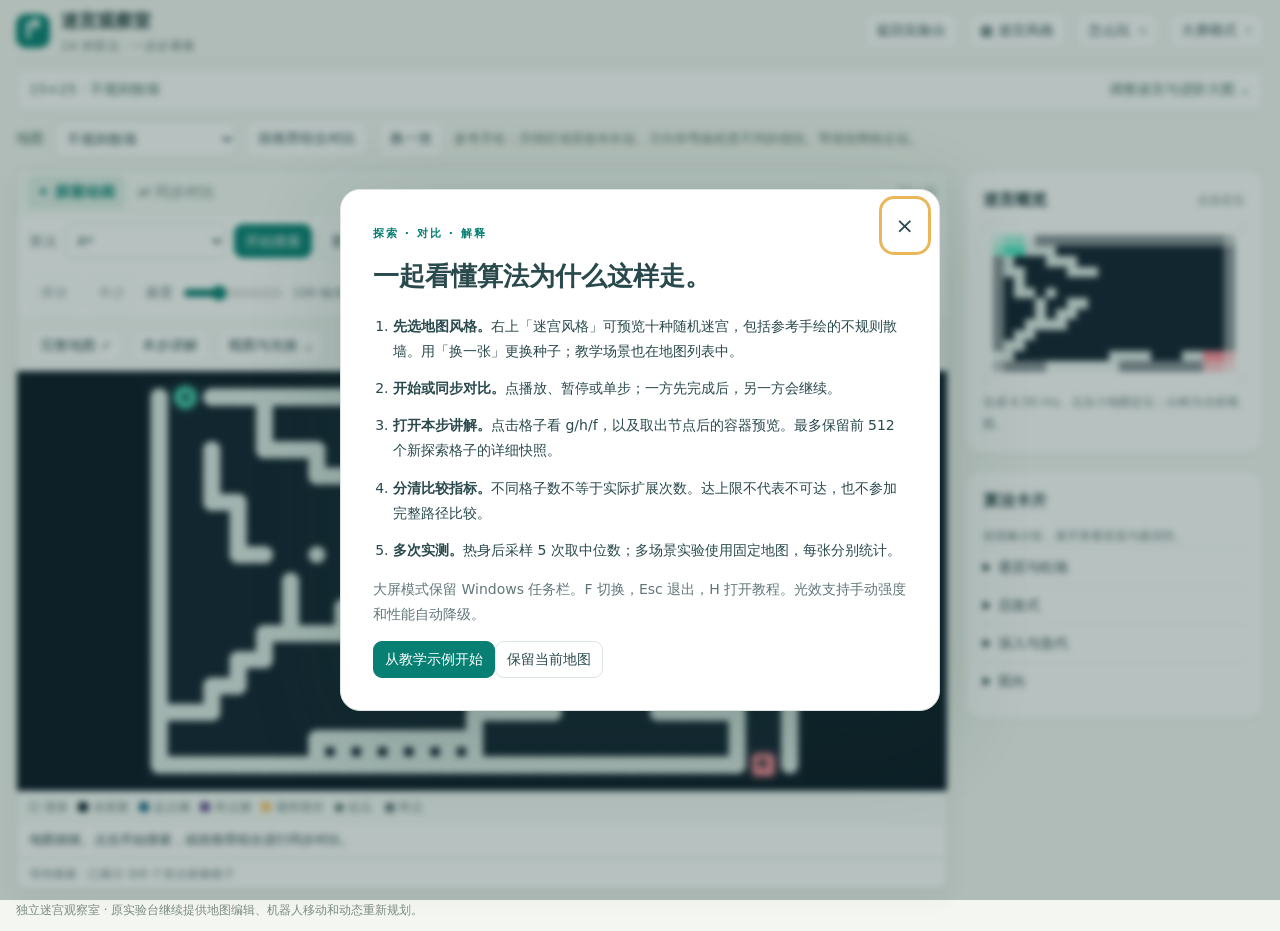
==== commit 10714180: "feat: add ten distinct maze styles and visual catalog" ====
--- a/web/maze/index.html
+++ b/web/maze/index.html
@@ -2,19 +2,19 @@
 <html lang="zh-CN">
 <head>
 <meta charset="utf-8"><meta name="viewport" content="width=device-width,initial-scale=1"><meta name="theme-color" content="#087f73">
-<meta name="description" content="14种寻路算法：同步双图、节点讲解、教学场景与多次实测。">
+<meta name="description" content="十种随机迷宫与14种寻路算法：不规则散墙、建筑房间、自然洞穴及同步比较。">
 <title>迷宫观察室 · 同步探索与算法实验</title>
 <link rel="icon" href="data:image/svg+xml,%3Csvg xmlns='http://www.w3.org/2000/svg' viewBox='0 0 40 40'%3E%3Crect width='40' height='40' rx='10' fill='%23087f73'/%3E%3Cpath d='M10 29V10h20v19H20V20' fill='none' stroke='white' stroke-width='3'/%3E%3C/svg%3E">
-<link rel="stylesheet" href="./styles.css"><link rel="stylesheet" href="./learning.css">
+<link rel="stylesheet" href="./styles.css"><link rel="stylesheet" href="./learning.css"><link rel="stylesheet" href="./styles-gallery.css">
 </head>
 <body class="fit"><div class="shell">
-<header><a class="brand" href="../"><span class="brand-mark">↱</span><span>迷宫观察室<small>14 种算法 · 一步步看懂</small></span></a><div class="header-actions"><a href="../" class="quiet">返回实验台</a><button id="help" aria-label="新手教程">怎么玩 <kbd>H</kbd></button><button id="large" title="扩大网页布局，保留底部系统任务栏" aria-pressed="false">大屏模式 <kbd>F</kbd></button></div></header>
-<details class="generator card" id="settings"><summary><span id="settings-label">15 × 25 · 带环路</span><span>调整迷宫与进阶大图 ⌄</span></summary><div class="settings-body"><h2>创建可复现的地图</h2><form id="generate-form">
-<label>类型<select id="maze-type"><option value="braided">带环路</option><option value="corridors">长走廊</option><option value="branches">多分支</option></select></label>
+<header><a class="brand" href="../"><span class="brand-mark">↱</span><span>迷宫观察室<small>14 种算法 · 一步步看懂</small></span></a><div class="header-actions"><a href="../" class="quiet">返回实验台</a><button id="style-gallery">▦ 迷宫风格</button><button id="help" aria-label="新手教程">怎么玩 <kbd>H</kbd></button><button id="large" title="扩大网页布局，保留底部系统任务栏" aria-pressed="false">大屏模式 <kbd>F</kbd></button></div></header>
+<details class="generator card" id="settings"><summary><span id="settings-label">15 × 25 · 不规则散墙</span><span>调整迷宫与进阶大图 ⌄</span></summary><div class="settings-body"><h2>创建可复现的地图</h2><form id="generate-form">
+<label>类型<select id="maze-type"></select></label>
 <label>尺寸<select id="preset"><option value="compact">15 × 25 推荐</option><option value="31">31 × 31</option><option value="51">51 × 51</option><option value="101">101 × 101</option><option value="301">301 × 301</option><option value="501">501 × 501</option><option value="1001">1001 × 1001</option><option value="custom">自定义</option></select></label>
 <label>行数<input id="rows" type="number" min="11" max="1001" step="2" value="15" required></label><label>列数<input id="cols" type="number" min="11" max="1001" step="2" value="25" required></label><label>种子<input id="seed" type="number" min="0" max="4294967295" value="20261018" required></label>
 <button class="primary" type="submit">生成迷宫</button><button id="random" type="button">随机一张</button><button id="example" type="button">教学示例</button></form><p class="hint">行列须为 11–1001 的奇数。相同类型、尺寸和种子可复现；推荐小地图完整显示。</p><p id="form-error" class="error" role="alert"></p></div></details>
-<section class="scenario-bar"><label for="scenario">教学场景</label><select id="scenario"><option value="custom">自由实验</option></select><button id="recommend">按推荐组合对比</button><p id="scenario-question">先观察，再提出自己的猜想。</p></section>
+<section class="scenario-bar"><label for="scenario">地图</label><select id="scenario"><option value="custom">自由实验</option></select><button id="recommend">按推荐组合对比</button><button id="shuffle" title="随机生成当前迷宫风格">换一张</button><p id="scenario-question">先观察，再提出自己的猜想。</p></section>
 <main class="layout"><section class="workspace card" aria-label="迷宫搜索演示">
 <nav class="mode-tabs" aria-label="展示方式"><button id="mode-explore" class="active" aria-pressed="true">✦ 探索动画</button><button id="mode-compare" aria-pressed="false">⇄ 同步对比</button><span id="compact-meta"></span></nav>
 <div class="workspace-title"><h2 id="map-title">准备迷宫</h2><span id="map-meta"></span></div>
@@ -35,5 +35,6 @@
 </section><aside><section class="card overview"><div class="card-title"><h2>迷宫概览</h2><span>点击定位</span></div><canvas id="minimap" width="320" height="320" tabindex="0" role="button" aria-label="小地图，点击定位；Enter 定位终点，Home 定位起点"></canvas><p id="generation-time" class="hint"></p></section><section class="card catalogue"><h2>算法卡片</h2><p class="hint">按策略分组，展开查看容器与最优性。</p><div id="algorithm-cards"></div></section></aside></main>
 <footer>独立迷宫观察室 · 原实验台继续提供地图编辑、机器人移动和动态重新规划。</footer>
 </div>
-<dialog id="tutorial" aria-labelledby="tutorial-title"><button id="close-help" class="close" aria-label="关闭教程">×</button><span class="eyebrow">探索 · 对比 · 解释</span><h2 id="tutorial-title">一起看懂算法为什么这样走。</h2><ol><li><strong>选教学场景。</strong>每张小地图都有观察问题和推荐算法组合。</li><li><strong>开始或同步对比。</strong>点播放、暂停或单步；一方先完成后，另一方会继续。</li><li><strong>打开本步讲解。</strong>点击格子看 g/h/f，以及取出节点后的容器预览。最多保留前 512 个新探索格子的详细快照。</li><li><strong>分清比较指标。</strong>不同格子数不等于实际扩展次数。达上限不代表不可达，也不参加完整路径比较。</li><li><strong>多次实测。</strong>热身后采样 5 次取中位数；多场景实验使用固定地图，每张分别统计。</li></ol><p>大屏模式保留 Windows 任务栏。F 切换，Esc 退出，H 打开教程。光效支持手动强度和性能自动降级。</p><button id="tutorial-example" class="primary">从教学示例开始</button><button id="keep-map">保留当前地图</button></dialog>
+<dialog id="tutorial" aria-labelledby="tutorial-title"><button id="close-help" class="close" aria-label="关闭教程">×</button><span class="eyebrow">探索 · 对比 · 解释</span><h2 id="tutorial-title">一起看懂算法为什么这样走。</h2><ol><li><strong>先选地图风格。</strong>右上「迷宫风格」可预览十种随机迷宫，包括参考手绘的不规则散墙。用「换一张」更换种子；教学场景也在地图列表中。</li><li><strong>开始或同步对比。</strong>点播放、暂停或单步；一方先完成后，另一方会继续。</li><li><strong>打开本步讲解。</strong>点击格子看 g/h/f，以及取出节点后的容器预览。最多保留前 512 个新探索格子的详细快照。</li><li><strong>分清比较指标。</strong>不同格子数不等于实际扩展次数。达上限不代表不可达，也不参加完整路径比较。</li><li><strong>多次实测。</strong>热身后采样 5 次取中位数；多场景实验使用固定地图，每张分别统计。</li></ol><p>大屏模式保留 Windows 任务栏。F 切换，Esc 退出，H 打开教程。光效支持手动强度和性能自动降级。</p><button id="tutorial-example" class="primary">从教学示例开始</button><button id="keep-map">保留当前地图</button></dialog>
+<dialog id="styles-dialog" aria-labelledby="styles-title"><button id="styles-close" class="close" aria-label="关闭风格图鉴">×</button><span class="eyebrow">十种随机迷宫 · 同尺寸预览</span><h2 id="styles-title">选一种你想探索的空间。</h2><p id="styles-note">预览为 31×45，选择后使用当前地图尺寸；相同种子可复现。</p><div id="styles-grid" class="styles-grid"></div></dialog>
 <script type="module" src="./app.mjs"></script></body></html>
--- a/web/maze/styles-gallery.css
+++ b/web/maze/styles-gallery.css
@@ -0,0 +1,13 @@
+#styles-dialog{width:min(980px,calc(100% - 24px));max-height:90dvh;padding:26px;}
+[data-maze-style="scatter"] .legend .wall{background:#dfeae7;border-color:#7c938a;}
+#styles-dialog h2{margin:12px 30px 10px 0;font-size:25px;}
+#styles-note{font-size:13px;line-height:1.8;margin:0 0 16px;}
+.styles-grid{display:grid;grid-template-columns:repeat(3,minmax(0,1fr));gap:12px;max-height:65dvh;overflow:auto;padding:3px;}
+.style-card{display:flex;flex-direction:column;align-items:stretch;gap:7px;white-space:normal;text-align:left;background:#f7faf8;padding:10px;border:1px solid #d4e2da;border-radius:12px;}
+.style-card:hover,.style-card:focus-visible{background:#eaf5ee;border-color:#087f73;}
+.style-card strong{font-size:15px;color:#166754;}
+.style-card span{font-size:12px;color:#5c766b;line-height:1.7;}
+.style-card canvas{display:block;width:100%;height:145px;background:#0a1522;border-radius:8px;}
+.style-card .style-group{font-size:11px;color:#8a9b91;}
+@media(max-width:760px){.styles-grid{grid-template-columns:repeat(2,minmax(0,1fr));}#styles-dialog{padding:18px;}#styles-dialog h2{font-size:21px;}.style-card canvas{height:125px;}}
+@media(max-width:420px){.styles-grid{grid-template-columns:1fr;}.header-actions button{font-size:12px;padding:5px;}#style-gallery{max-width:85px;white-space:normal;line-height:1.3;}}
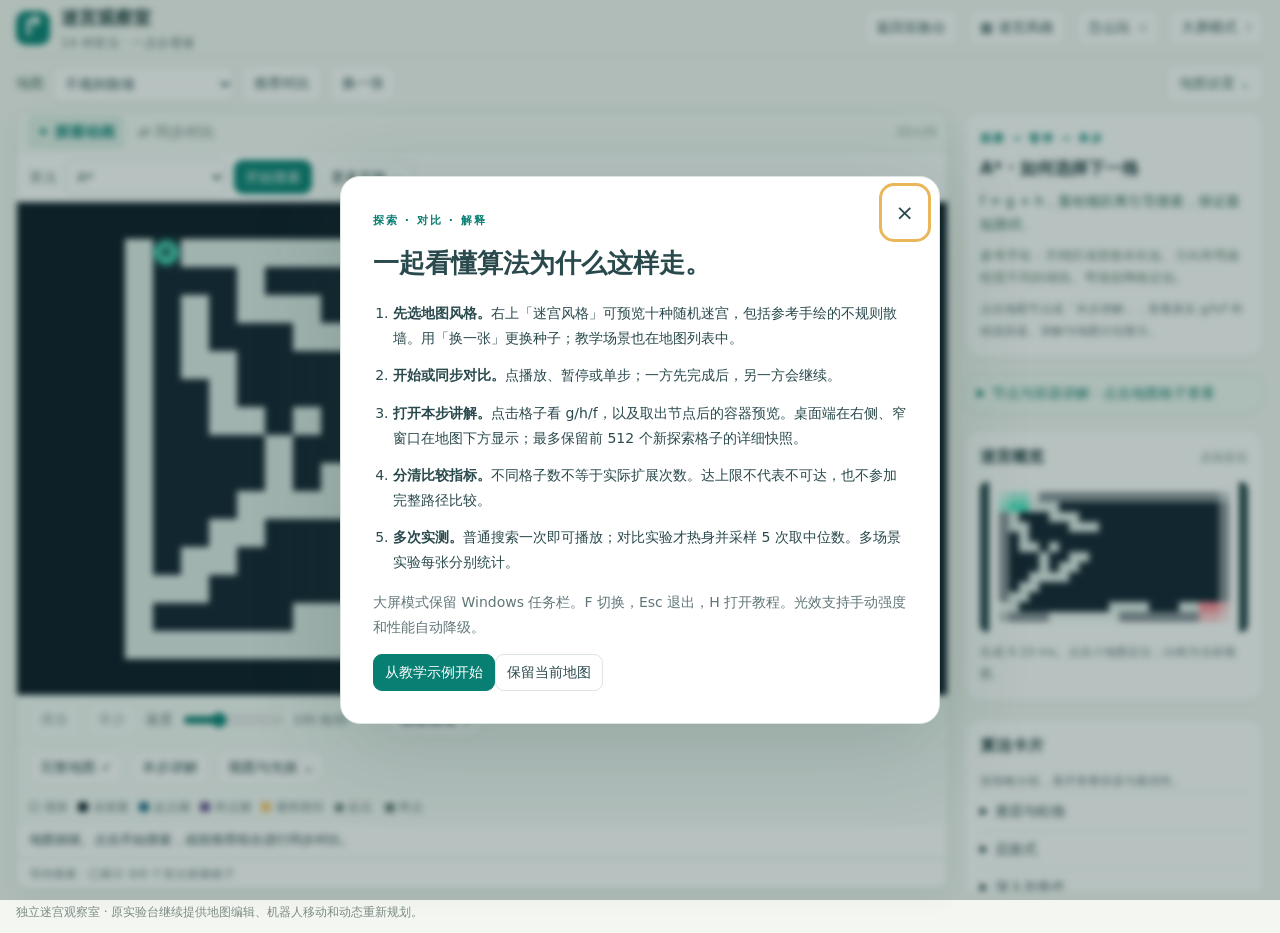
==== commit 3acaa165: "perf: prioritize maze stage and remove repeated exploration runs" ====
--- a/web/maze/index.html
+++ b/web/maze/index.html
@@ -9,32 +9,32 @@
 </head>
 <body class="fit"><div class="shell">
 <header><a class="brand" href="../"><span class="brand-mark">↱</span><span>迷宫观察室<small>14 种算法 · 一步步看懂</small></span></a><div class="header-actions"><a href="../" class="quiet">返回实验台</a><button id="style-gallery">▦ 迷宫风格</button><button id="help" aria-label="新手教程">怎么玩 <kbd>H</kbd></button><button id="large" title="扩大网页布局，保留底部系统任务栏" aria-pressed="false">大屏模式 <kbd>F</kbd></button></div></header>
-<details class="generator card" id="settings"><summary><span id="settings-label">15 × 25 · 不规则散墙</span><span>调整迷宫与进阶大图 ⌄</span></summary><div class="settings-body"><h2>创建可复现的地图</h2><form id="generate-form">
+<section class="scenario-bar"><label for="scenario">地图</label><select id="scenario" aria-label="地图"><option value="custom">自由实验</option></select><button id="recommend" title="按当前地图推荐的两种算法对比">推荐对比</button><button id="shuffle" title="随机生成当前迷宫风格">换一张</button><details class="generator card" id="settings"><summary><span>地图设置 ⌄</span><span id="settings-label" class="settings-current">15 × 25 · 不规则散墙</span></summary><div class="settings-body"><h2>创建可复现的地图</h2><form id="generate-form">
 <label>类型<select id="maze-type"></select></label>
 <label>尺寸<select id="preset"><option value="compact">15 × 25 推荐</option><option value="31">31 × 31</option><option value="51">51 × 51</option><option value="101">101 × 101</option><option value="301">301 × 301</option><option value="501">501 × 501</option><option value="1001">1001 × 1001</option><option value="custom">自定义</option></select></label>
 <label>行数<input id="rows" type="number" min="11" max="1001" step="2" value="15" required></label><label>列数<input id="cols" type="number" min="11" max="1001" step="2" value="25" required></label><label>种子<input id="seed" type="number" min="0" max="4294967295" value="20261018" required></label>
 <button class="primary" type="submit">生成迷宫</button><button id="random" type="button">随机一张</button><button id="example" type="button">教学示例</button></form><p class="hint">行列须为 11–1001 的奇数。相同类型、尺寸和种子可复现；推荐小地图完整显示。</p><p id="form-error" class="error" role="alert"></p></div></details>
-<section class="scenario-bar"><label for="scenario">地图</label><select id="scenario"><option value="custom">自由实验</option></select><button id="recommend">按推荐组合对比</button><button id="shuffle" title="随机生成当前迷宫风格">换一张</button><p id="scenario-question">先观察，再提出自己的猜想。</p></section>
+</section>
 <main class="layout"><section class="workspace card" aria-label="迷宫搜索演示">
 <nav class="mode-tabs" aria-label="展示方式"><button id="mode-explore" class="active" aria-pressed="true">✦ 探索动画</button><button id="mode-compare" aria-pressed="false">⇄ 同步对比</button><span id="compact-meta"></span></nav>
 <div class="workspace-title"><h2 id="map-title">准备迷宫</h2><span id="map-meta"></span></div>
-<div class="controls" id="controls"><label for="algorithm">算法</label><select id="algorithm"></select><button id="run" class="primary">开始搜索</button><span class="pair-only versus">对比</span><select id="reference" class="pair-only" aria-label="对照算法"></select><button id="pair" class="pair-only">比较两种</button><details class="menu"><summary>更多实验 ⌄</summary><div class="menu-content"><button id="compare">比较全部 14 种</button><button id="study">多场景实验</button><button id="cancel" disabled>取消计算</button></div></details></div>
-<p id="algorithm-note" class="algorithm-note"></p>
-<div class="playbar" id="playbar"><button id="pause" disabled>播放</button><button id="step" disabled>单步</button><label for="speed">速度</label><input id="speed" type="range" min="0" max="6" step="0.1" value="2"><output id="speed-label"></output><details class="menu"><summary>播放选项 ⌄</summary><div class="menu-content"><button id="reset" disabled>重置</button><button id="replay" disabled>重播</button><button id="finish" disabled>看最终结果</button></div></details></div>
-<div class="viewbar" id="viewbar"><button id="fit" aria-pressed="true">完整地图 ✓</button><button id="explain">本步讲解</button><details class="menu" id="view-options"><summary>视图与光效 ⌄</summary><div class="menu-content view-options"><label for="zoom">格子大小</label><input id="zoom" type="range" min="16" max="48" step="2" value="28"><output id="zoom-label">自动适配</output><button id="locate-start">定位起点</button><button id="locate-goal">定位终点</button><label><input id="effects" type="checkbox" checked>动态光效</label><label for="effect-level">光效强度</label><input id="effect-level" type="range" min="0" max="100" value="65"><span id="effect-quality">自动调节性能</span></div></details><span class="pair-only sync-hint">同步按首次探索格子播放，与算法耗时分开。</span></div>
-<details id="inspector" class="inspector"><summary>节点与容器讲解 · 点击地图格子查看</summary><div class="inspector-body"><label class="pair-only">讲解侧<select id="inspect-side"><option value="left">左侧算法</option><option value="right">右侧算法</option></select></label><div class="score-grid"><span>节点<strong id="inspect-node">—</strong></span><span>g 已走成本<strong id="inspect-g">—</strong></span><span>h 估计剩余<strong id="inspect-h">—</strong></span><span>f 综合评分<strong id="inspect-f">—</strong></span><span>容器待选<strong id="inspect-frontier">—</strong></span></div><p id="inspect-rule">点击单步，观察为什么取出这个节点。</p><ol id="frontier-preview" class="frontier-preview"></ol><p id="inspect-note" class="hint"></p></div></details>
+<div class="controls" id="controls"><label for="algorithm">算法</label><select id="algorithm" aria-label="算法"></select><button id="run" class="primary">开始搜索</button><button id="cancel" class="cancel-task" hidden disabled>取消计算</button><span class="pair-only versus">对比</span><select id="reference" class="pair-only" aria-label="对照算法"></select><button id="pair" class="pair-only">比较两种</button><details class="menu"><summary>更多实验 ⌄</summary><div class="menu-content"><button id="compare">比较全部 14 种</button><button id="study">多场景实验</button></div></details></div>
+
 <div id="explore-stage"><div id="viewport" class="viewport" tabindex="0" aria-label="迷宫地图，点击格子查看讲解"><div id="spacer" class="spacer"><canvas id="maze-canvas" tabindex="0" role="img" aria-label="迷宫地图，点击格子查看节点评分；Enter 查看当前节点"></canvas></div></div></div>
 <section id="compare-stage" hidden aria-label="算法差异对比"><div class="pair-tools"><label><input id="common-paths" type="checkbox" checked>金色标出共同路段</label><span id="common-stats">两边播放完成后显示路线重合情况。</span></div><div class="pair-grid"><article><h3 id="left-name">左侧算法</h3><p id="left-stats">等待计算</p><canvas id="left-map" tabindex="0" role="img" aria-label="左侧算法，点击查看本侧节点讲解"></canvas></article><article><h3 id="right-name">右侧算法</h3><p id="right-stats">等待计算</p><canvas id="right-map" tabindex="0" role="img" aria-label="右侧算法，点击查看本侧节点讲解"></canvas></article></div>
 <div class="pair-legend"><span>● 青色：左侧路线</span><span>● 珊瑚色：右侧路线</span><span>● 金色：共同路段</span></div><div class="difference-card"><h3>差异解读</h3><p id="difference-summary">选择两种算法进行同步对比。</p><p id="strategy-summary"></p></div>
 <section class="comparison-bars"><div class="card-title"><h3>完整路径结果比较</h3><select id="bar-metric" aria-label="比较指标"><option value="expansionCount">实际扩展次数</option><option value="visitedCount">不同探索格子</option><option value="repeatExpansionCount">重复扩展次数</option><option value="maxFrontierSize">容器峰值</option></select></div><p class="hint">只列出找到路径的完整结果；条长表示所选指标，不等于路线优劣。容器峰值不是精确内存测量。</p><div id="differences"></div><div id="excluded-results" class="excluded-results"></div></section>
-<details class="all-results" open><summary>全部实测数据 · 热身 1 次，采样 5 次取中位数</summary><div class="table-wrap"><table><thead><tr><th>算法</th><th>状态</th><th>步数</th><th>不同格子</th><th>实际扩展</th><th>重复扩展</th><th>容器峰值</th><th>中位数/ms</th></tr></thead><tbody id="results"></tbody></table></div><p class="hint">计时包含统一搜索统计开销，排除地图复制、讲解记录、动画与绘图。不同地图分开比较。</p></details>
+<details class="all-results" open><summary>搜索数据 · 对比实验采样 5 次取中位数</summary><div class="table-wrap"><table><thead><tr><th>算法</th><th>状态</th><th>步数</th><th>不同格子</th><th>实际扩展</th><th>重复扩展</th><th>容器峰值</th><th>计算/ms</th></tr></thead><tbody id="results"></tbody></table></div><p class="hint">普通搜索为单次计算，包含讲解记录；对比实验排除讲解记录，热身 1 次后采样 5 次取中位数。两者均排除地图复制、消息和动画。</p></details>
 <section id="study-results" hidden><h3>多场景实验 · 当前两种算法</h3><div class="table-wrap"><table><thead><tr><th>场景</th><th>算法</th><th>状态</th><th>步数</th><th>实际扩展</th><th>中位数/ms</th></tr></thead><tbody id="study-body"></tbody></table></div></section>
 </section>
+<div class="playbar" id="playbar"><button id="pause" disabled>播放</button><button id="step" disabled>单步</button><label for="speed">速度</label><input id="speed" type="range" min="0" max="6" step="0.1" value="2"><output id="speed-label"></output><details class="menu"><summary>播放选项 ⌄</summary><div class="menu-content"><button id="reset" disabled>重置</button><button id="replay" disabled>重播</button><button id="finish" disabled>看最终结果</button></div></details></div>
+<div class="viewbar" id="viewbar"><button id="fit" aria-pressed="true">完整地图 ✓</button><button id="explain" aria-controls="inspector" aria-expanded="false">本步讲解</button><details class="menu" id="view-options"><summary>视图与光效 ⌄</summary><div class="menu-content view-options"><label for="zoom">格子大小</label><input id="zoom" type="range" min="16" max="48" step="2" value="28"><output id="zoom-label">自动适配</output><button id="locate-start">定位起点</button><button id="locate-goal">定位终点</button><label><input id="effects" type="checkbox" checked>动态光效</label><label for="effect-level">光效强度</label><input id="effect-level" type="range" min="0" max="100" value="65"><span id="effect-quality">自动调节性能</span></div></details><span class="pair-only sync-hint">同步按首次探索格子播放，与算法耗时分开。</span></div>
 <div class="legend" id="legend"><span><i class="wall"></i>墙体</span><span><i class="open"></i>未探索</span><span><i class="forward"></i>起点侧</span><span><i class="backward"></i>终点侧</span><span><i class="route"></i>最终路径</span><span>● 起点　■ 终点</span></div>
 <div class="status" id="status" role="status" aria-live="polite">正在准备迷宫……</div><div class="progress" id="progress-track"><span id="progress-fill"></span></div><p id="playback-progress" class="hint"></p>
-</section><aside><section class="card overview"><div class="card-title"><h2>迷宫概览</h2><span>点击定位</span></div><canvas id="minimap" width="320" height="320" tabindex="0" role="button" aria-label="小地图，点击定位；Enter 定位终点，Home 定位起点"></canvas><p id="generation-time" class="hint"></p></section><section class="card catalogue"><h2>算法卡片</h2><p class="hint">按策略分组，展开查看容器与最优性。</p><div id="algorithm-cards"></div></section></aside></main>
+</section><aside id="learning-panel" aria-label="学习与节点讲解"><section class="card lesson-guide"><span class="eyebrow">观察 → 暂停 → 单步</span><h2 id="current-algorithm">算法学习提示</h2><p id="algorithm-note" class="algorithm-note"></p><p id="scenario-question">先观察，再提出自己的猜想。</p><p class="hint">点击地图节点或「本步讲解」，查看真实 g/h/f 和候选容器。讲解与地图分别显示。</p></section><details id="inspector" class="inspector card"><summary>节点与容器讲解 · 点击地图格子查看</summary><div class="inspector-body"><label class="pair-only">讲解侧<select id="inspect-side"><option value="left">左侧算法</option><option value="right">右侧算法</option></select></label><div class="score-grid"><span>节点<strong id="inspect-node">—</strong></span><span>g 已走成本<strong id="inspect-g">—</strong></span><span>h 估计剩余<strong id="inspect-h">—</strong></span><span>f 综合评分<strong id="inspect-f">—</strong></span><span>容器待选<strong id="inspect-frontier">—</strong></span></div><p id="inspect-rule">点击单步，观察为什么取出这个节点。</p><ol id="frontier-preview" class="frontier-preview"></ol><p id="inspect-note" class="hint"></p></div></details>
+<section class="card overview"><div class="card-title"><h2>迷宫概览</h2><span>点击定位</span></div><canvas id="minimap" width="320" height="320" tabindex="0" role="button" aria-label="小地图，点击定位；Enter 定位终点，Home 定位起点"></canvas><p id="generation-time" class="hint"></p></section><section class="card catalogue"><h2>算法卡片</h2><p class="hint">按策略分组，展开查看容器与最优性。</p><div id="algorithm-cards"></div></section></aside></main>
 <footer>独立迷宫观察室 · 原实验台继续提供地图编辑、机器人移动和动态重新规划。</footer>
 </div>
-<dialog id="tutorial" aria-labelledby="tutorial-title"><button id="close-help" class="close" aria-label="关闭教程">×</button><span class="eyebrow">探索 · 对比 · 解释</span><h2 id="tutorial-title">一起看懂算法为什么这样走。</h2><ol><li><strong>先选地图风格。</strong>右上「迷宫风格」可预览十种随机迷宫，包括参考手绘的不规则散墙。用「换一张」更换种子；教学场景也在地图列表中。</li><li><strong>开始或同步对比。</strong>点播放、暂停或单步；一方先完成后，另一方会继续。</li><li><strong>打开本步讲解。</strong>点击格子看 g/h/f，以及取出节点后的容器预览。最多保留前 512 个新探索格子的详细快照。</li><li><strong>分清比较指标。</strong>不同格子数不等于实际扩展次数。达上限不代表不可达，也不参加完整路径比较。</li><li><strong>多次实测。</strong>热身后采样 5 次取中位数；多场景实验使用固定地图，每张分别统计。</li></ol><p>大屏模式保留 Windows 任务栏。F 切换，Esc 退出，H 打开教程。光效支持手动强度和性能自动降级。</p><button id="tutorial-example" class="primary">从教学示例开始</button><button id="keep-map">保留当前地图</button></dialog>
+<dialog id="tutorial" aria-labelledby="tutorial-title"><button id="close-help" class="close" aria-label="关闭教程">×</button><span class="eyebrow">探索 · 对比 · 解释</span><h2 id="tutorial-title">一起看懂算法为什么这样走。</h2><ol><li><strong>先选地图风格。</strong>右上「迷宫风格」可预览十种随机迷宫，包括参考手绘的不规则散墙。用「换一张」更换种子；教学场景也在地图列表中。</li><li><strong>开始或同步对比。</strong>点播放、暂停或单步；一方先完成后，另一方会继续。</li><li><strong>打开本步讲解。</strong>点击格子看 g/h/f，以及取出节点后的容器预览。桌面端在右侧、窄窗口在地图下方显示；最多保留前 512 个新探索格子的详细快照。</li><li><strong>分清比较指标。</strong>不同格子数不等于实际扩展次数。达上限不代表不可达，也不参加完整路径比较。</li><li><strong>多次实测。</strong>普通搜索一次即可播放；对比实验才热身并采样 5 次取中位数。多场景实验每张分别统计。</li></ol><p>大屏模式保留 Windows 任务栏。F 切换，Esc 退出，H 打开教程。光效支持手动强度和性能自动降级。</p><button id="tutorial-example" class="primary">从教学示例开始</button><button id="keep-map">保留当前地图</button></dialog>
 <dialog id="styles-dialog" aria-labelledby="styles-title"><button id="styles-close" class="close" aria-label="关闭风格图鉴">×</button><span class="eyebrow">十种随机迷宫 · 同尺寸预览</span><h2 id="styles-title">选一种你想探索的空间。</h2><p id="styles-note">预览为 31×45，选择后使用当前地图尺寸；相同种子可复现。</p><div id="styles-grid" class="styles-grid"></div></dialog>
 <script type="module" src="./app.mjs"></script></body></html>
--- a/web/maze/learning.css
+++ b/web/maze/learning.css
@@ -4,23 +4,29 @@
 button,input,select,.header-actions a {font-size:14px;}
 button,.header-actions a {min-height:36px;padding:7px 11px;}
 .shell {max-width:1700px;padding:0 16px;}
-header,.large header {height:62px;}
+header,.large header {height:56px;}
 .brand {font-size:18px;}.brand small {font-size:12px;letter-spacing:.5px;}
 .header-actions button {font-size:14px;}
 .generator summary {font-size:14px;min-height:40px;padding:8px 12px;}
 .generator .hint,.hint {font-size:12px;}
 .generator h2 {font-size:15px;}.generator form label {font-size:13px;}
-.scenario-bar {display:flex;align-items:center;gap:10px;flex-wrap:wrap;margin:8px 0 12px;}
+.scenario-bar {position:relative;display:flex;align-items:center;gap:8px;flex-wrap:wrap;margin:8px 0;}
 .scenario-bar label {font-size:14px;color:#43675e;}
 .scenario-bar select {max-width:100%;font-size:14px;}
-.scenario-bar p {flex:1;min-width:180px;font-size:13px;margin:0;color:#617b70;}
+.scenario-bar .generator {display:block;position:static;margin:0 0 0 auto;padding:0;border:0;box-shadow:none;background:transparent;}
+.scenario-bar .generator summary {min-height:36px;border:1px solid var(--line);border-radius:8px;background:white;}
+.settings-current {display:none;}
+.scenario-bar .settings-body {position:absolute;z-index:30;left:0;right:0;top:calc(100% + 8px);max-height:65dvh;overflow:auto;padding:18px;border:1px solid #c8ddd0;border-radius:12px;background:white;box-shadow:0 16px 45px #163b3526;}
 .layout,.large .layout {grid-template-columns:minmax(0,1fr) 300px;gap:16px;align-items:start;}
 .workspace {overflow:visible;min-width:0;}
 .workspace-title {display:none;}
-.mode-tabs {border-radius:12px 12px 0 0;padding:5px 10px;min-height:44px;}
+.mode-tabs {border-radius:12px 12px 0 0;padding:3px 10px;min-height:40px;}
 .mode-tabs button {font-size:15px;min-height:34px;padding:5px 10px;}
 #compact-meta {font-size:12px;}
-.controls,.playbar,.viewbar {gap:8px;padding:8px 12px;flex-wrap:wrap;}
+.controls,.playbar,.viewbar {gap:8px;padding:6px 12px;flex-wrap:wrap;}
+.controls {border-bottom:1px solid #e5ece7;}
+.playbar {background:#f5faf7;border-top:1px solid #dce8df;border-bottom:0;}
+.cancel-task {color:#9b5142;border-color:#e2c9c2;}
 .controls label,.playbar label,.viewbar label {font-size:14px;}
 .controls button,.playbar button,.viewbar button {font-size:14px;padding:5px 10px;min-height:34px;}
 #algorithm,#reference {font-size:14px;min-height:36px;min-width:155px;max-width:230px;}
@@ -33,6 +39,7 @@
 .menu[open]>summary {background:#e6f3eb;}
 .menu-content {position:absolute;z-index:20;top:calc(100% + 5px);left:0;display:flex;flex-direction:column;gap:8px;min-width:190px;padding:12px;background:white;border:1px solid #ccddd1;border-radius:10px;box-shadow:0 10px 30px #1b413320;}
 .menu-content button {text-align:left;}
+.playbar .menu-content,.viewbar .menu-content {top:auto;bottom:calc(100% + 6px);}
 .view-options {width:260px;max-width:calc(100vw - 40px);}
 .view-options label {display:flex;align-items:center;gap:6px;font-size:14px;}
 .view-options input[type=range] {width:100%;}
@@ -42,15 +49,15 @@
 .sync-hint {font-size:12px;color:#6b8278;}
 .comparing .playbar,.comparing .viewbar {display:flex;}
 .comparing .viewbar #fit {display:none;}
-.comparing .generator,.comparing .scenario-bar p,.comparing .viewbar .sync-hint {display:none;}
+.comparing .viewbar .sync-hint {display:none;}
 .comparing #playback-progress {display:block;}
 .pair-only {display:none;}.comparing .pair-only {display:inline-block;}
-.inspector {border-top:1px solid #e0e9e2;background:#f1f8f3;}
-.inspector:not([open]) {display:none;}
+.inspector {padding:0;border:1px solid #d4e5d9;background:#f1f8f3;}
+.inspector:not([open]) {display:block;}
 .inspector>summary {cursor:pointer;font-size:14px;padding:8px 12px;color:#0b7668;}
-.inspector-body {padding:0 12px 12px;max-height:240px;overflow:auto;}
+.inspector-body {padding:0 12px 12px;}
 .inspector-body p {font-size:13px;margin:8px 0;line-height:1.7;}
-.score-grid {display:grid;grid-template-columns:repeat(5,minmax(0,1fr));gap:6px;}
+.score-grid {display:grid;grid-template-columns:repeat(2,minmax(0,1fr));gap:6px;}
 .score-grid>span {font-size:12px;background:white;border:1px solid #dfebe1;border-radius:7px;padding:6px;text-align:center;color:#648074;}
 .score-grid strong {display:block;font-size:16px;font-weight:650;color:#234d40;}
 .frontier-preview {display:flex;gap:6px;flex-wrap:wrap;list-style:none;padding:0;margin:8px 0;}
@@ -88,6 +95,13 @@
 #playback-progress {font-size:12px;padding:5px 12px;line-height:1.5;}
 .progress {height:3px;}
 .overview {display:block;}
+#learning-panel {max-height:calc(100dvh - 120px);overflow:auto;overscroll-behavior:contain;scrollbar-width:thin;}
+#learning-panel>.card {padding:15px;}
+#learning-panel>.inspector {padding:0;}
+.lesson-guide h2 {font-size:17px;margin:8px 0;}
+.lesson-guide .algorithm-note {display:block;font-size:14px;line-height:1.7;padding:0;margin:0 0 8px;color:#285e51;}
+#scenario-question {font-size:13px;line-height:1.7;margin:8px 0;color:#648073;}
+.overview #minimap {max-height:150px;object-fit:contain;}
 .card-title h2,.catalogue h2 {font-size:16px;}.card-title>span {font-size:12px;}
 .catalogue details {padding:8px 0;border-top:1px solid #edf1ec;}
 .catalogue summary {font-size:14px;cursor:pointer;}
@@ -95,14 +109,15 @@
 .algorithm-card strong {font-size:14px;color:#1c6552;}.algorithm-card p {margin:4px 0;}
 #study-results {margin-top:14px;padding:12px;border-radius:10px;background:white;}
 #study-results h3 {font-size:15px;}
-.large .scenario-bar {display:none;}.large .mode-tabs {display:flex;}
+body.large .scenario-bar {display:flex;}.large .mode-tabs {display:flex;}
 .large aside {max-height:none;overflow:visible;}
-.large .generator {display:none;}
+.large .scenario-bar .generator {display:block;}
 dialog {width:min(600px,calc(100% - 24px));}dialog ol {font-size:14px;line-height:1.8;}dialog p {font-size:14px;}
 footer {font-size:12px;}
 @media(max-width:1100px){
   .layout,.large .layout {grid-template-columns:1fr;}
-  aside {display:grid;grid-template-columns:minmax(180px,1fr) 2fr;align-items:start;}
+  #learning-panel {display:grid;grid-template-columns:1fr 1fr;align-items:start;max-height:none;overflow:visible;}
+  #learning-panel .inspector {grid-column:1/-1;grid-row:1;}
   .overview {display:block;}
   .catalogue {min-width:0;}
 }
@@ -112,7 +127,7 @@
   .brand {font-size:16px;}.brand small {font-size:11px;}.brand-mark {width:32px;height:32px;}
   .header-actions {gap:5px;}.header-actions button {font-size:13px;padding:5px 8px;}
   .generator summary {font-size:13px;}
-  .scenario-bar {gap:7px;}.scenario-bar p {flex-basis:100%;font-size:13px;}
+  .scenario-bar {gap:6px;}.scenario-bar select {max-width:190px;}
   .scenario-bar button {font-size:13px;}
   #compact-meta {display:none;}
   .mode-tabs button {font-size:14px;}
@@ -129,6 +144,16 @@
   .pair-grid canvas {height:200px;}
   .pair-legend {font-size:12px;gap:8px;}
   .bar-row {grid-template-columns:120px minmax(20px,1fr) 85px;font-size:12px;gap:6px;}
-  aside {grid-template-columns:1fr;}.overview #minimap {max-height:180px;object-fit:contain;}
+  #learning-panel {grid-template-columns:1fr;}.overview #minimap {max-height:180px;object-fit:contain;}
   .sync-hint {flex-basis:100%;font-size:12px;}
 }
+@media(max-width:480px){
+  .brand small,.header-actions .quiet {display:none;}
+  #recommend {font-size:12px;padding:5px 7px;}
+  .scenario-bar>label,.controls>label {display:none;}
+  .scenario-bar select {width:126px;max-width:126px;}
+  #shuffle {font-size:12px;padding:5px 7px;}
+  .scenario-bar .generator summary {font-size:12px;padding:6px 8px;}
+  #algorithm {min-width:120px;max-width:130px;}
+  .playbar {gap:5px;}.playbar input {width:60px;}.playbar output {min-width:65px;font-size:11px;}
+}
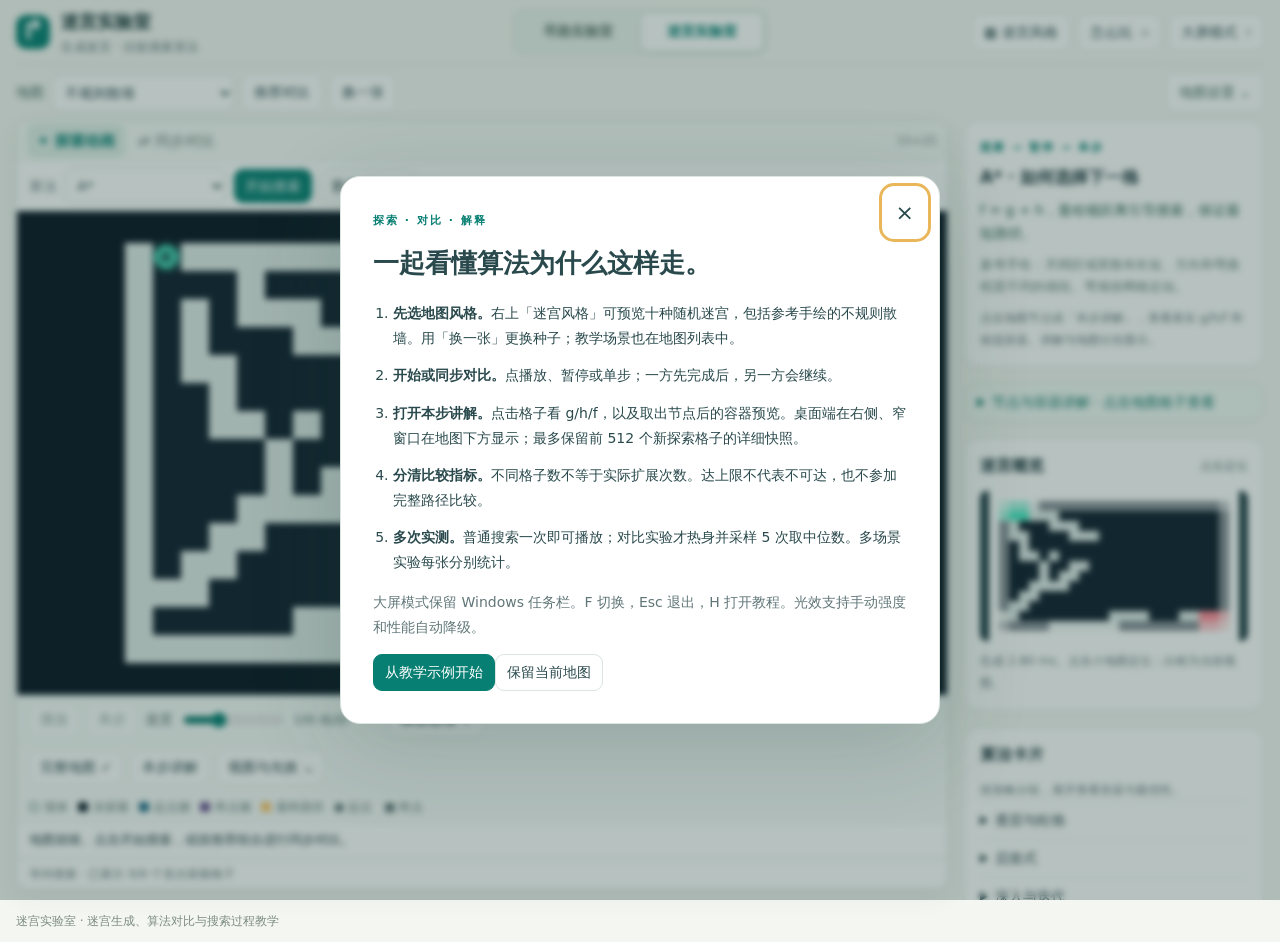
==== commit b01bc762: "ui: present path and maze labs as peer destinations" ====
--- a/web/maze/index.html
+++ b/web/maze/index.html
@@ -3,12 +3,12 @@
 <head>
 <meta charset="utf-8"><meta name="viewport" content="width=device-width,initial-scale=1"><meta name="theme-color" content="#087f73">
 <meta name="description" content="十种随机迷宫与14种寻路算法：不规则散墙、建筑房间、自然洞穴及同步比较。">
-<title>迷宫观察室 · 同步探索与算法实验</title>
+<title>迷宫实验室 · 同步探索与算法实验</title>
 <link rel="icon" href="data:image/svg+xml,%3Csvg xmlns='http://www.w3.org/2000/svg' viewBox='0 0 40 40'%3E%3Crect width='40' height='40' rx='10' fill='%23087f73'/%3E%3Cpath d='M10 29V10h20v19H20V20' fill='none' stroke='white' stroke-width='3'/%3E%3C/svg%3E">
-<link rel="stylesheet" href="./styles.css"><link rel="stylesheet" href="./learning.css"><link rel="stylesheet" href="./styles-gallery.css">
+<link rel="stylesheet" href="./styles.css"><link rel="stylesheet" href="./learning.css"><link rel="stylesheet" href="./styles-gallery.css"><link rel="stylesheet" href="../lab-navigation.css">
 </head>
 <body class="fit"><div class="shell">
-<header><a class="brand" href="../"><span class="brand-mark">↱</span><span>迷宫观察室<small>14 种算法 · 一步步看懂</small></span></a><div class="header-actions"><a href="../" class="quiet">返回实验台</a><button id="style-gallery">▦ 迷宫风格</button><button id="help" aria-label="新手教程">怎么玩 <kbd>H</kbd></button><button id="large" title="扩大网页布局，保留底部系统任务栏" aria-pressed="false">大屏模式 <kbd>F</kbd></button></div></header>
+<header class="lab-header"><a class="brand" href="./" aria-label="迷宫实验室"><span class="brand-mark">↱</span><span>迷宫实验室<small>生成迷宫 · 比较搜索算法</small></span></a><nav class="lab-navigation" aria-label="实验室切换"><a href="../">寻路实验室</a><a href="./" aria-current="page">迷宫实验室</a></nav><div class="header-actions"><button id="style-gallery">▦ 迷宫风格</button><button id="help" aria-label="新手教程">怎么玩 <kbd>H</kbd></button><button id="large" title="扩大网页布局，保留底部系统任务栏" aria-pressed="false">大屏模式 <kbd>F</kbd></button></div></header>
 <section class="scenario-bar"><label for="scenario">地图</label><select id="scenario" aria-label="地图"><option value="custom">自由实验</option></select><button id="recommend" title="按当前地图推荐的两种算法对比">推荐对比</button><button id="shuffle" title="随机生成当前迷宫风格">换一张</button><details class="generator card" id="settings"><summary><span>地图设置 ⌄</span><span id="settings-label" class="settings-current">15 × 25 · 不规则散墙</span></summary><div class="settings-body"><h2>创建可复现的地图</h2><form id="generate-form">
 <label>类型<select id="maze-type"></select></label>
 <label>尺寸<select id="preset"><option value="compact">15 × 25 推荐</option><option value="31">31 × 31</option><option value="51">51 × 51</option><option value="101">101 × 101</option><option value="301">301 × 301</option><option value="501">501 × 501</option><option value="1001">1001 × 1001</option><option value="custom">自定义</option></select></label>
@@ -33,7 +33,7 @@
 <div class="status" id="status" role="status" aria-live="polite">正在准备迷宫……</div><div class="progress" id="progress-track"><span id="progress-fill"></span></div><p id="playback-progress" class="hint"></p>
 </section><aside id="learning-panel" aria-label="学习与节点讲解"><section class="card lesson-guide"><span class="eyebrow">观察 → 暂停 → 单步</span><h2 id="current-algorithm">算法学习提示</h2><p id="algorithm-note" class="algorithm-note"></p><p id="scenario-question">先观察，再提出自己的猜想。</p><p class="hint">点击地图节点或「本步讲解」，查看真实 g/h/f 和候选容器。讲解与地图分别显示。</p></section><details id="inspector" class="inspector card"><summary>节点与容器讲解 · 点击地图格子查看</summary><div class="inspector-body"><label class="pair-only">讲解侧<select id="inspect-side"><option value="left">左侧算法</option><option value="right">右侧算法</option></select></label><div class="score-grid"><span>节点<strong id="inspect-node">—</strong></span><span>g 已走成本<strong id="inspect-g">—</strong></span><span>h 估计剩余<strong id="inspect-h">—</strong></span><span>f 综合评分<strong id="inspect-f">—</strong></span><span>容器待选<strong id="inspect-frontier">—</strong></span></div><p id="inspect-rule">点击单步，观察为什么取出这个节点。</p><ol id="frontier-preview" class="frontier-preview"></ol><p id="inspect-note" class="hint"></p></div></details>
 <section class="card overview"><div class="card-title"><h2>迷宫概览</h2><span>点击定位</span></div><canvas id="minimap" width="320" height="320" tabindex="0" role="button" aria-label="小地图，点击定位；Enter 定位终点，Home 定位起点"></canvas><p id="generation-time" class="hint"></p></section><section class="card catalogue"><h2>算法卡片</h2><p class="hint">按策略分组，展开查看容器与最优性。</p><div id="algorithm-cards"></div></section></aside></main>
-<footer>独立迷宫观察室 · 原实验台继续提供地图编辑、机器人移动和动态重新规划。</footer>
+<footer>迷宫实验室 · 迷宫生成、算法对比与搜索过程教学</footer>
 </div>
 <dialog id="tutorial" aria-labelledby="tutorial-title"><button id="close-help" class="close" aria-label="关闭教程">×</button><span class="eyebrow">探索 · 对比 · 解释</span><h2 id="tutorial-title">一起看懂算法为什么这样走。</h2><ol><li><strong>先选地图风格。</strong>右上「迷宫风格」可预览十种随机迷宫，包括参考手绘的不规则散墙。用「换一张」更换种子；教学场景也在地图列表中。</li><li><strong>开始或同步对比。</strong>点播放、暂停或单步；一方先完成后，另一方会继续。</li><li><strong>打开本步讲解。</strong>点击格子看 g/h/f，以及取出节点后的容器预览。桌面端在右侧、窄窗口在地图下方显示；最多保留前 512 个新探索格子的详细快照。</li><li><strong>分清比较指标。</strong>不同格子数不等于实际扩展次数。达上限不代表不可达，也不参加完整路径比较。</li><li><strong>多次实测。</strong>普通搜索一次即可播放；对比实验才热身并采样 5 次取中位数。多场景实验每张分别统计。</li></ol><p>大屏模式保留 Windows 任务栏。F 切换，Esc 退出，H 打开教程。光效支持手动强度和性能自动降级。</p><button id="tutorial-example" class="primary">从教学示例开始</button><button id="keep-map">保留当前地图</button></dialog>
 <dialog id="styles-dialog" aria-labelledby="styles-title"><button id="styles-close" class="close" aria-label="关闭风格图鉴">×</button><span class="eyebrow">十种随机迷宫 · 同尺寸预览</span><h2 id="styles-title">选一种你想探索的空间。</h2><p id="styles-note">预览为 31×45，选择后使用当前地图尺寸；相同种子可复现。</p><div id="styles-grid" class="styles-grid"></div></dialog>
--- a/web/lab-navigation.css
+++ b/web/lab-navigation.css
@@ -0,0 +1,52 @@
+/* Both laboratories are peer destinations, including on narrow screens. */
+.topbar.lab-header,header.lab-header {
+  display:grid;
+  grid-template-columns:minmax(180px,1fr) auto minmax(180px,1fr);
+  gap:16px;
+  align-items:center;
+  height:auto;
+  min-height:64px;
+  padding:8px 0;
+}
+.lab-header .brand {min-width:0;white-space:nowrap;}
+.lab-header .header-actions {margin-left:0;justify-self:end;gap:8px;}
+.lab-navigation {
+  display:grid;
+  grid-template-columns:repeat(2,minmax(0,1fr));
+  min-width:254px;
+  gap:4px;
+  padding:4px;
+  background:#eaf1ec;
+  border:1px solid #d9e5dd;
+  border-radius:11px;
+}
+.lab-navigation a {
+  display:block;
+  padding:8px 16px;
+  border:0;
+  border-radius:7px;
+  text-align:center;
+  text-decoration:none;
+  font-size:14px;
+  font-weight:600;
+  line-height:1.4;
+  letter-spacing:0;
+  white-space:nowrap;
+  color:#627c70;
+}
+.lab-navigation a:hover {background:#f5faf6;color:#087f73;}
+.lab-navigation a[aria-current="page"] {background:white;color:#087f73;box-shadow:0 2px 7px #1e493012;}
+.lab-navigation a:focus-visible {outline:3px solid #e9b65a;outline-offset:2px;}
+@media(max-width:1000px) {
+  .topbar.lab-header,header.lab-header {grid-template-columns:1fr auto;gap:7px;min-height:0;}
+  .lab-navigation {grid-column:1/-1;grid-row:2;justify-self:stretch;min-width:0;}
+  .lab-navigation a {padding:7px 12px;}
+}
+@media(max-width:480px) {
+  .topbar.lab-header,header.lab-header {gap:6px;padding:6px 0;}
+  .lab-header .brand {font-size:15px;gap:8px;}
+  .lab-header .brand small {display:none;}
+  .lab-header .brand-icon,.lab-header .brand-mark {width:32px;height:32px;flex-shrink:0;}
+  .lab-header .header-actions {gap:4px;}
+  .lab-navigation a {font-size:13px;}
+}
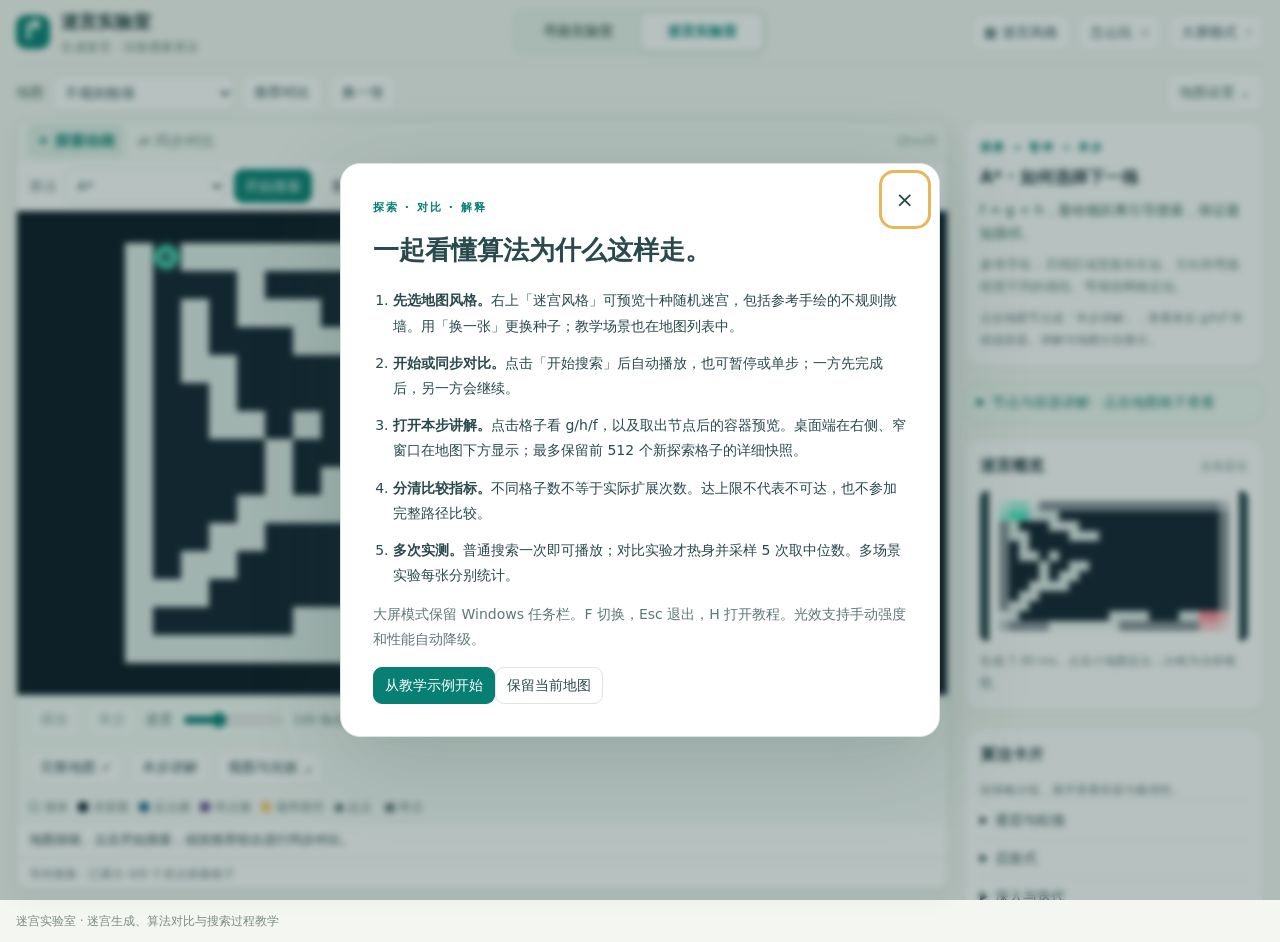
==== commit b5039336: "fix: start maze comparison playback when search completes" ====
--- a/web/maze/index.html
+++ b/web/maze/index.html
@@ -35,6 +35,6 @@
 <section class="card overview"><div class="card-title"><h2>迷宫概览</h2><span>点击定位</span></div><canvas id="minimap" width="320" height="320" tabindex="0" role="button" aria-label="小地图，点击定位；Enter 定位终点，Home 定位起点"></canvas><p id="generation-time" class="hint"></p></section><section class="card catalogue"><h2>算法卡片</h2><p class="hint">按策略分组，展开查看容器与最优性。</p><div id="algorithm-cards"></div></section></aside></main>
 <footer>迷宫实验室 · 迷宫生成、算法对比与搜索过程教学</footer>
 </div>
-<dialog id="tutorial" aria-labelledby="tutorial-title"><button id="close-help" class="close" aria-label="关闭教程">×</button><span class="eyebrow">探索 · 对比 · 解释</span><h2 id="tutorial-title">一起看懂算法为什么这样走。</h2><ol><li><strong>先选地图风格。</strong>右上「迷宫风格」可预览十种随机迷宫，包括参考手绘的不规则散墙。用「换一张」更换种子；教学场景也在地图列表中。</li><li><strong>开始或同步对比。</strong>点播放、暂停或单步；一方先完成后，另一方会继续。</li><li><strong>打开本步讲解。</strong>点击格子看 g/h/f，以及取出节点后的容器预览。桌面端在右侧、窄窗口在地图下方显示；最多保留前 512 个新探索格子的详细快照。</li><li><strong>分清比较指标。</strong>不同格子数不等于实际扩展次数。达上限不代表不可达，也不参加完整路径比较。</li><li><strong>多次实测。</strong>普通搜索一次即可播放；对比实验才热身并采样 5 次取中位数。多场景实验每张分别统计。</li></ol><p>大屏模式保留 Windows 任务栏。F 切换，Esc 退出，H 打开教程。光效支持手动强度和性能自动降级。</p><button id="tutorial-example" class="primary">从教学示例开始</button><button id="keep-map">保留当前地图</button></dialog>
+<dialog id="tutorial" aria-labelledby="tutorial-title"><button id="close-help" class="close" aria-label="关闭教程">×</button><span class="eyebrow">探索 · 对比 · 解释</span><h2 id="tutorial-title">一起看懂算法为什么这样走。</h2><ol><li><strong>先选地图风格。</strong>右上「迷宫风格」可预览十种随机迷宫，包括参考手绘的不规则散墙。用「换一张」更换种子；教学场景也在地图列表中。</li><li><strong>开始或同步对比。</strong>点击「开始搜索」后自动播放，也可暂停或单步；一方先完成后，另一方会继续。</li><li><strong>打开本步讲解。</strong>点击格子看 g/h/f，以及取出节点后的容器预览。桌面端在右侧、窄窗口在地图下方显示；最多保留前 512 个新探索格子的详细快照。</li><li><strong>分清比较指标。</strong>不同格子数不等于实际扩展次数。达上限不代表不可达，也不参加完整路径比较。</li><li><strong>多次实测。</strong>普通搜索一次即可播放；对比实验才热身并采样 5 次取中位数。多场景实验每张分别统计。</li></ol><p>大屏模式保留 Windows 任务栏。F 切换，Esc 退出，H 打开教程。光效支持手动强度和性能自动降级。</p><button id="tutorial-example" class="primary">从教学示例开始</button><button id="keep-map">保留当前地图</button></dialog>
 <dialog id="styles-dialog" aria-labelledby="styles-title"><button id="styles-close" class="close" aria-label="关闭风格图鉴">×</button><span class="eyebrow">十种随机迷宫 · 同尺寸预览</span><h2 id="styles-title">选一种你想探索的空间。</h2><p id="styles-note">预览为 31×45，选择后使用当前地图尺寸；相同种子可复现。</p><div id="styles-grid" class="styles-grid"></div></dialog>
 <script type="module" src="./app.mjs"></script></body></html>
